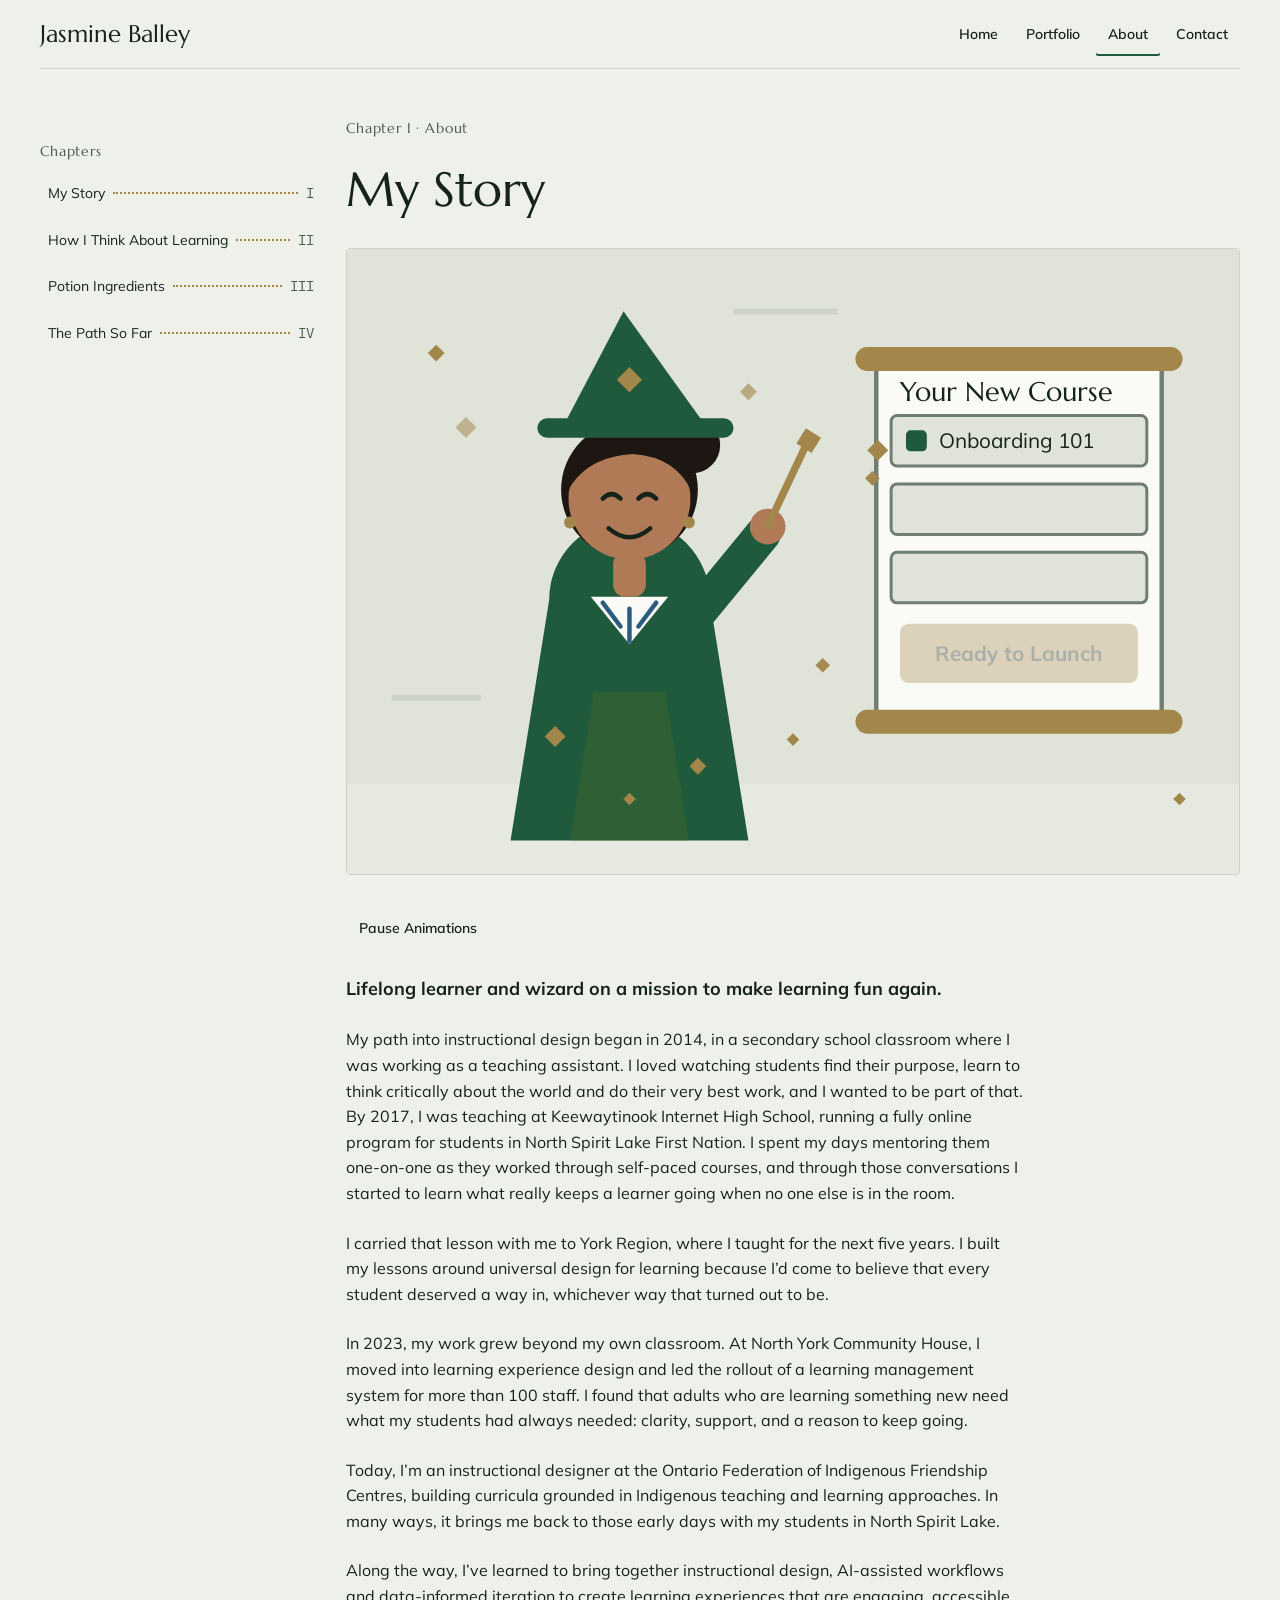
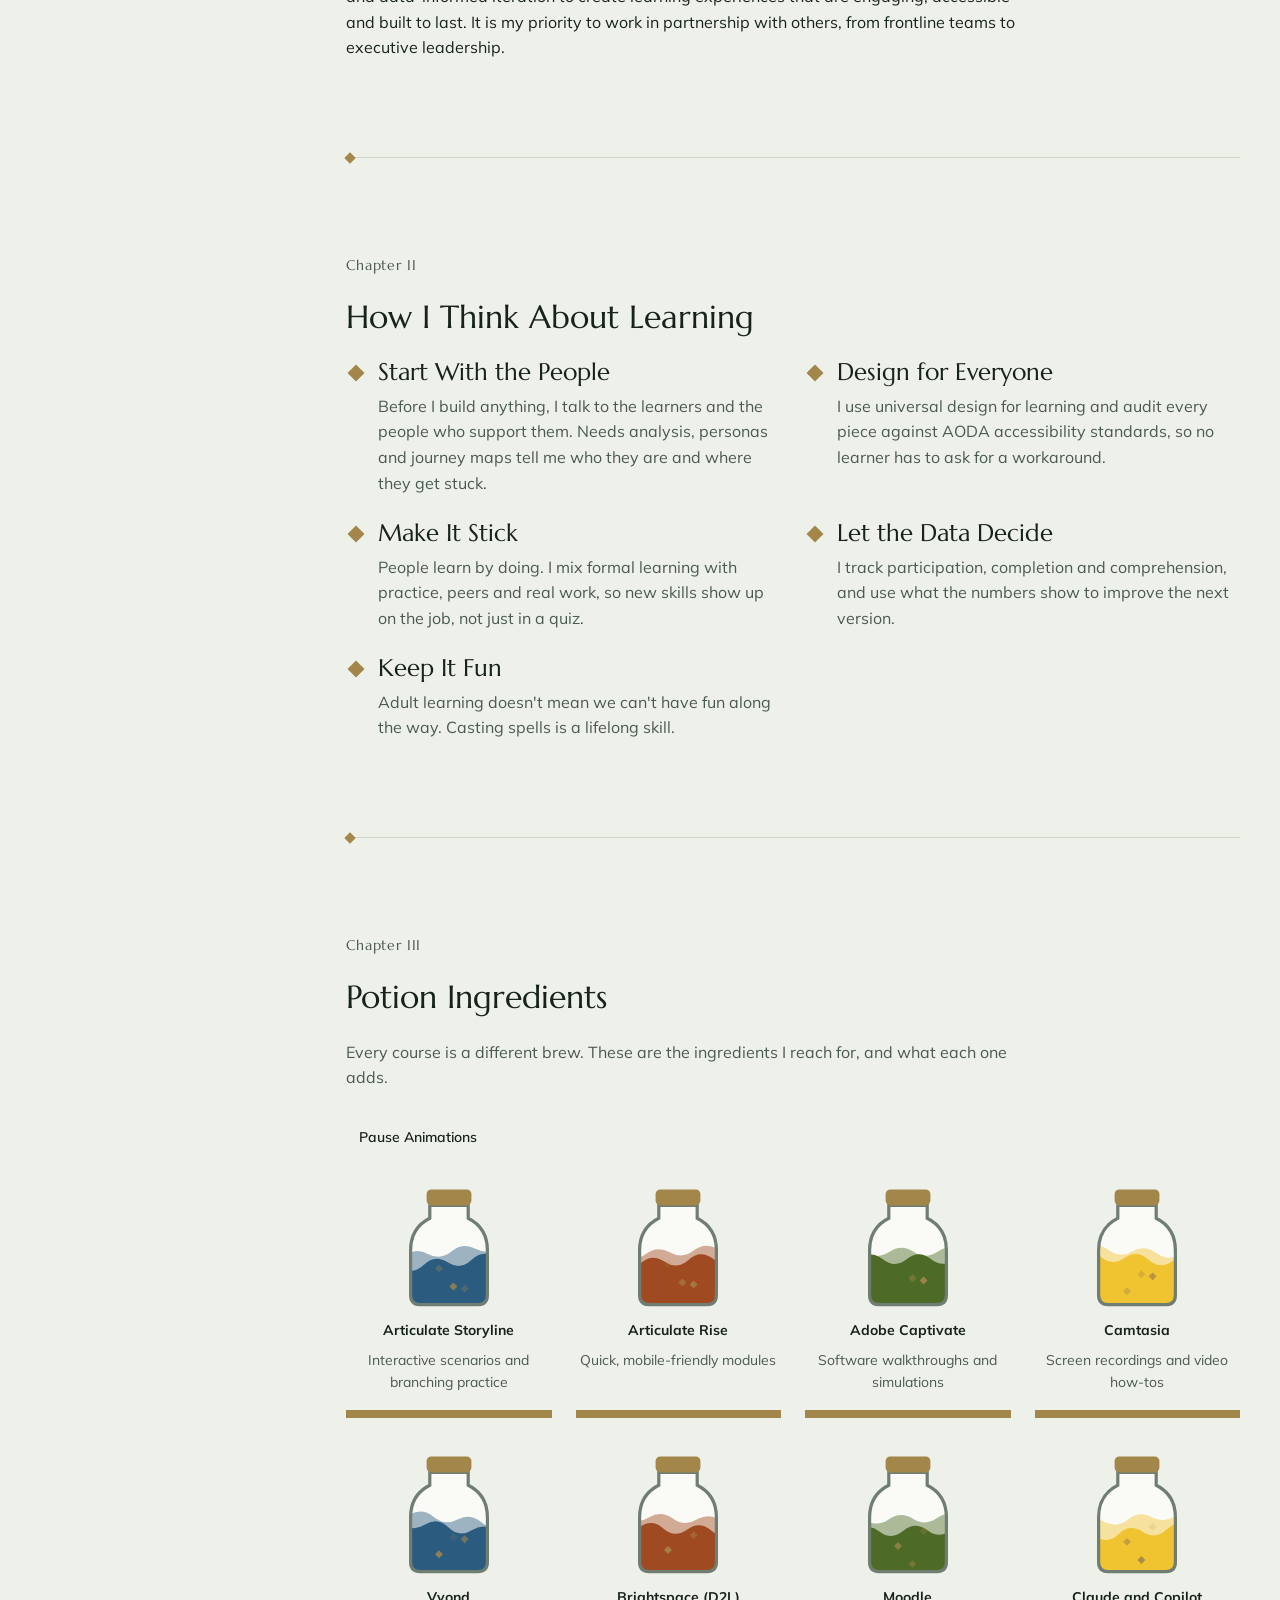
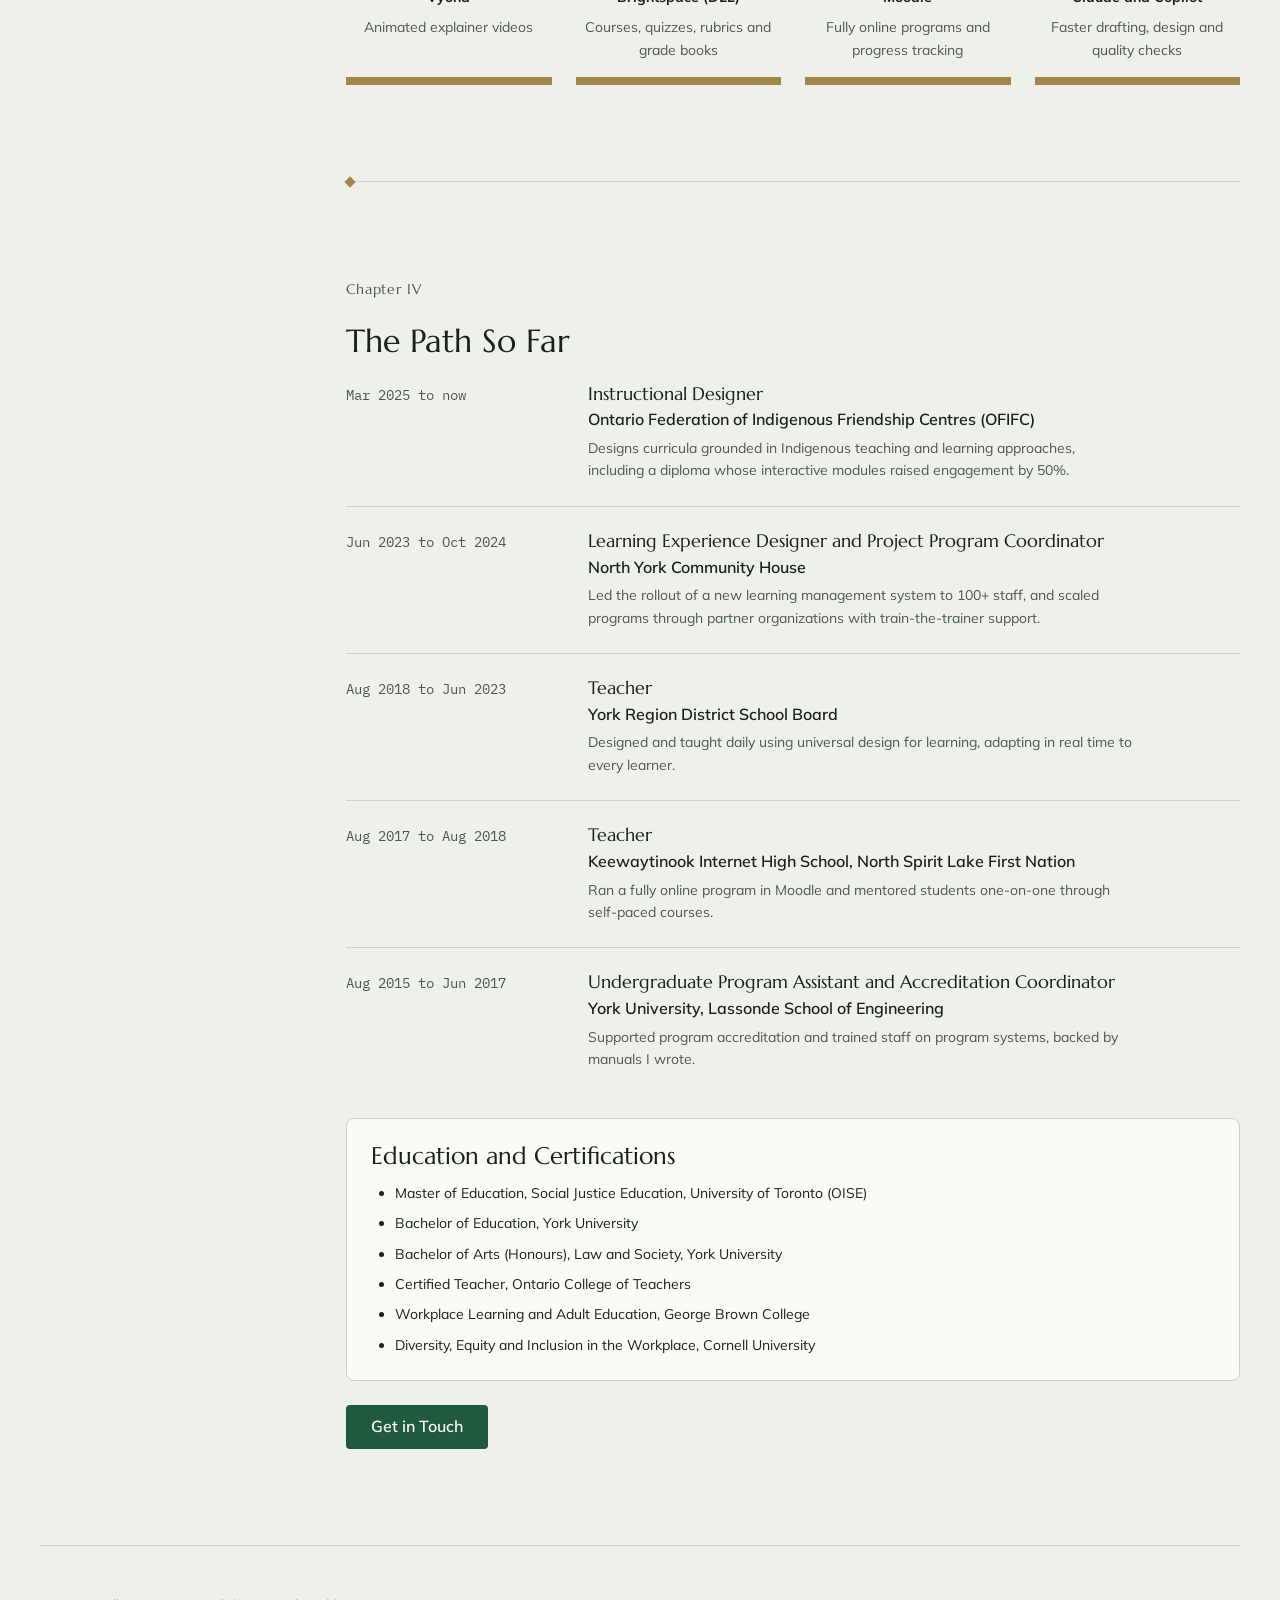
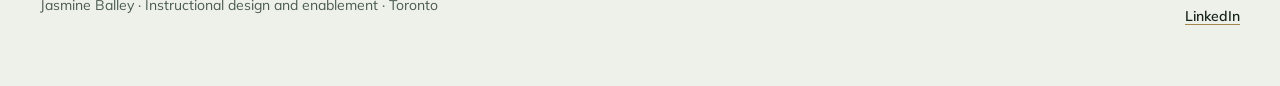
==== about.html @ 53a8314f "Add portfolio website for jasmineballey.com Home, Portfolio, About, sample course (six modules) and " ====
<!doctype html>
<html lang="en">
<head>
<meta charset="utf-8">
<meta name="viewport" content="width=device-width, initial-scale=1, viewport-fit=cover">
<title>About | Jasmine Balley</title>
<meta name="description" content="Jasmine Balley's path from the classroom to instructional design, how she thinks about learning, and the tools she uses.">
<link rel="preconnect" href="https://fonts.googleapis.com">
<link rel="preconnect" href="https://fonts.gstatic.com" crossorigin>
<link rel="stylesheet" href="https://fonts.googleapis.com/css2?family=Marcellus&family=Mulish:wght@400;600;700&family=IBM+Plex+Mono:wght@400;500&display=swap">
<link rel="stylesheet" href="tokens.css">
<link rel="stylesheet" href="site.css">
<link rel="stylesheet" href="about.css">
</head>
<body>
<div class="site">
  <div class="wf"><div class="wf-inner">
<header class="site-header">
  <a class="brand" href="index.html">Jasmine Balley</a>
  <nav class="site-nav" aria-label="Main">
    <ul>
      <li><a class="nav-link" href="index.html">Home</a></li>
      <li><a class="nav-link" href="portfolio.html">Portfolio</a></li>
      <li><a class="nav-link" href="about.html" aria-current="page">About</a></li>
      <li><a class="nav-link" href="index.html#c-5">Contact</a></li>
    </ul>
  </nav>
</header>

    <div class="g12">
      <aside class="md-4 lg-3">
        <nav class="toc" aria-label="Chapters">
          <p class="eyebrow">Chapters</p>
          <ol>
            <li><a href="#a-1"><span class="title">My Story</span><span class="num">I</span></a></li>
            <li><a href="#a-2"><span class="title">How I Think About Learning</span><span class="num">II</span></a></li>
            <li><a href="#a-3"><span class="title">Potion Ingredients</span><span class="num">III</span></a></li>
            <li><a href="#a-4"><span class="title">The Path So Far</span><span class="num">IV</span></a></li>
          </ol>
        </nav>
      </aside>

      <main class="md-8 lg-9">
        <section class="chapter" id="a-1" aria-labelledby="a-1-h">
          <p class="eyebrow">Chapter I · About</p>
          <h1 class="page-title" id="a-1-h">My Story</h1>
          <svg class="ill wz" viewBox="0 0 600 420" role="img" aria-labelledby="about-wz-t">
  <title id="about-wz-t">Animated illustration: Jasmine as a wizard, in a pointed hat and a green robe over a striped shirt, casts three spells with her wand. Each spell sends sparkles to a scroll titled Your New Course, and a module appears: Onboarding 101, then Salesforce 101, then Marathon Training. The course is then ready to launch.</title>
  <rect class="f-wall" width="600" height="420"/>
  <rect class="f-floor" y="360" width="600" height="60"/>
  <rect class="f-subtle" x="30" y="300" width="60" height="4"/><rect class="f-subtle" x="260" y="40" width="70" height="4"/>
  <rect class="f-gold" x="56" y="66" width="8" height="8" transform="rotate(45 60 70)"/><rect class="f-gold" x="557" y="367" width="6" height="6" transform="rotate(45 560 370)"/><rect class="f-gold" x="297" y="327" width="6" height="6" transform="rotate(45 300 330)"/>
  <g><animate attributeName="opacity" values="1;0.35;1" dur="6s" begin="0.0s" repeatCount="indefinite"/><rect class="f-gold" x="75" y="115" width="10" height="10" transform="rotate(45 80 120)"/></g><g><animate attributeName="opacity" values="1;0.35;1" dur="6s" begin="-2.0s" repeatCount="indefinite"/><rect class="f-gold" x="266" y="92" width="8" height="8" transform="rotate(45 270 96)"/></g><g><animate attributeName="opacity" values="1;0.35;1" dur="6s" begin="-4.0s" repeatCount="indefinite"/><rect class="f-gold" x="316.5" y="276.5" width="7" height="7" transform="rotate(45 320 280)"/></g>
  <rect class="f-surface s-line" x="356" y="78" width="192" height="236" stroke-width="3"/>
  <rect class="f-gold" x="342" y="66" width="220" height="16" rx="8"/>
  <rect class="f-gold" x="342" y="310" width="220" height="16" rx="8"/>
  <text class="wz-scroll-title" x="372" y="102">Your New Course</text>
  <rect class="f-wall s-line" x="366" y="112" width="172" height="34" rx="4" stroke-width="2"/><g opacity="0"><animate attributeName="opacity" values="0;0;1;1;0;0" keyTimes="0.0000;0.1556;0.1889;0.9111;0.9667;1.0000" dur="9s" repeatCount="indefinite"/><animateTransform attributeName="transform" type="translate" values="-10 0;-10 0;0 0;0 0" keyTimes="0.0000;0.1556;0.1889;1.0000" dur="9s" repeatCount="indefinite"/><rect class="f-accent" x="376" y="122" width="14" height="14" rx="3"/><text class="wz-mod-label" x="398" y="134">Onboarding 101</text></g><rect class="f-wall s-line" x="366" y="158" width="172" height="34" rx="4" stroke-width="2"/><g opacity="0"><animate attributeName="opacity" values="0;0;1;1;0;0" keyTimes="0.0000;0.3778;0.4111;0.9111;0.9667;1.0000" dur="9s" repeatCount="indefinite"/><animateTransform attributeName="transform" type="translate" values="-10 0;-10 0;0 0;0 0" keyTimes="0.0000;0.3778;0.4111;1.0000" dur="9s" repeatCount="indefinite"/><rect class="f-accent" x="376" y="168" width="14" height="14" rx="3"/><text class="wz-mod-label" x="398" y="180">Salesforce 101</text></g><rect class="f-wall s-line" x="366" y="204" width="172" height="34" rx="4" stroke-width="2"/><g opacity="0"><animate attributeName="opacity" values="0;0;1;1;0;0" keyTimes="0.0000;0.6000;0.6333;0.9111;0.9667;1.0000" dur="9s" repeatCount="indefinite"/><animateTransform attributeName="transform" type="translate" values="-10 0;-10 0;0 0;0 0" keyTimes="0.0000;0.6000;0.6333;1.0000" dur="9s" repeatCount="indefinite"/><rect class="f-accent" x="376" y="214" width="14" height="14" rx="3"/><text class="wz-mod-label" x="398" y="226">Marathon Training</text></g>
  <g opacity="0.35"><animate attributeName="opacity" values="0.35;0.35;1;1;0.35;0.35" keyTimes="0.0000;0.6222;0.6667;0.9111;0.9667;1.0000" dur="9s" repeatCount="indefinite"/>
    <rect class="f-gold" x="372" y="252" width="160" height="40" rx="6"/>
    <text class="wz-scroll-cta" x="452" y="277" text-anchor="middle">Ready to Launch</text>
  </g>
  <g>
  <animateTransform attributeName="transform" type="translate" values="0 0;0 -4;0 0" dur="3s" repeatCount="indefinite" calcMode="spline" keySplines="0.4 0 0.6 1;0.4 0 0.6 1"/>
  <path class="f-accent" d="M110 400 L136 238 a54 54 0 0 1 108 0 L270 400 Z"/>
  <path class="f-mentorship" d="M150 400 L166 300 L214 300 L230 400 Z" opacity="0.35"/>
  <rect class="f-gold" x="135" y="325" width="10" height="10" transform="rotate(45 140 330)"/><rect class="f-gold" x="232" y="346" width="8" height="8" transform="rotate(45 236 350)"/><rect class="f-gold" x="187" y="369" width="6" height="6" transform="rotate(45 190 372)"/>
  <path class="f-surface" d="M164 236 L190 268 L216 236 Z"/>
  <path class="s-clarity" d="M172 240 L184 256 M190 244 V266 M208 240 L196 256" stroke-width="3" stroke-linecap="round"/>
  <rect class="f-skin" x="179" y="206" width="22" height="30" rx="8"/>
  <circle class="f-hair" cx="232" cy="134" r="19"/>
  <circle class="f-hair" cx="190" cy="164" r="46"/>
  <circle class="f-skin" cx="190" cy="170" r="41"/>
  <path class="f-hair" d="M148 166 Q150 124 190 122 Q230 124 232 166 Q222 142 192 140 Q160 142 148 166 Z"/>
  <path class="s-ink" d="M172 170 q6 -6 12 0 M196 170 q6 -6 12 0" stroke-width="3" stroke-linecap="round"/>
  <path class="s-ink" d="M176 190 q14 12 28 0" stroke-width="3" stroke-linecap="round"/>
  <circle class="f-gold" cx="150" cy="186" r="4"/><circle class="f-gold" cx="230" cy="186" r="4"/>
  <path class="f-accent" d="M144 124 L186 44 L242 122 Z"/><rect class="f-accent" x="128" y="116" width="132" height="13" rx="6.5"/>
  <rect class="f-gold" x="184" y="84" width="12" height="12" transform="rotate(45 190 90)"/>
  <g>
    <animateTransform attributeName="transform" type="rotate" values="0 232 252;-18 232 252;12 232 252;0 232 252;0 232 252;-18 232 252;12 232 252;0 232 252;0 232 252;-18 232 252;12 232 252;0 232 252;0 232 252" keyTimes="0.0000;0.0556;0.0944;0.1556;0.2222;0.2778;0.3167;0.3778;0.4444;0.5000;0.5389;0.6000;1.0000" dur="9s" repeatCount="indefinite" calcMode="spline" keySplines="0.4 0 0.2 1;0.4 0 0.2 1;0.4 0 0.2 1;0.4 0 0.2 1;0.4 0 0.2 1;0.4 0 0.2 1;0.4 0 0.2 1;0.4 0 0.2 1;0.4 0 0.2 1;0.4 0 0.2 1;0.4 0 0.2 1;0.4 0 0.2 1"/>
    <path class="s-accent" d="M232 252 L292 206" stroke-width="24" stroke-linecap="round"/>
    <circle class="f-skin" cx="296" cy="202" r="12"/>
    <path class="s-gold" d="M296 202 L334 154" stroke-width="5" stroke-linecap="round"/>
    <rect class="f-gold" x="330" y="146" width="12" height="12" transform="rotate(45 336 152)"/>
  </g>
  </g>
  <g opacity="0"><animate attributeName="opacity" values="0;0;1;1;0;0" keyTimes="0.0000;0.0889;0.1000;0.1444;0.1556;1.0000" dur="9s" repeatCount="indefinite"/><animateTransform attributeName="transform" type="translate" values="0 0;0 0;18 -53.5;36 -39;36 -39" keyTimes="0.0000;0.0889;0.1222;0.1556;1.0000" dur="9s" repeatCount="indefinite"/><rect class="f-gold" x="341" y="163" width="10" height="10" transform="rotate(45 346 168)"/></g><g opacity="0"><animate attributeName="opacity" values="0;0;1;1;0;0" keyTimes="0.0000;0.0956;0.1067;0.1511;0.1622;1.0000" dur="9s" repeatCount="indefinite"/><animateTransform attributeName="transform" type="translate" values="0 0;0 0;18 -33.5;36 -39;36 -39" keyTimes="0.0000;0.0956;0.1289;0.1622;1.0000" dur="9s" repeatCount="indefinite"/><rect class="f-gold" x="342.5" y="164.5" width="7" height="7" transform="rotate(45 346 168)"/></g><g opacity="0"><animate attributeName="opacity" values="0;0;1;1;0;0" keyTimes="0.0000;0.1022;0.1133;0.1578;0.1689;1.0000" dur="9s" repeatCount="indefinite"/><animateTransform attributeName="transform" type="translate" values="0 0;0 0;18 -13.5;36 -39;36 -39" keyTimes="0.0000;0.1022;0.1356;0.1689;1.0000" dur="9s" repeatCount="indefinite"/><rect class="f-gold" x="342" y="164" width="8" height="8" transform="rotate(45 346 168)"/></g><g opacity="0"><animate attributeName="opacity" values="0;0;1;1;0;0" keyTimes="0.0000;0.3111;0.3222;0.3667;0.3778;1.0000" dur="9s" repeatCount="indefinite"/><animateTransform attributeName="transform" type="translate" values="0 0;0 0;18 -30.5;36 7;36 7" keyTimes="0.0000;0.3111;0.3444;0.3778;1.0000" dur="9s" repeatCount="indefinite"/><rect class="f-gold" x="341" y="163" width="10" height="10" transform="rotate(45 346 168)"/></g><g opacity="0"><animate attributeName="opacity" values="0;0;1;1;0;0" keyTimes="0.0000;0.3178;0.3289;0.3733;0.3844;1.0000" dur="9s" repeatCount="indefinite"/><animateTransform attributeName="transform" type="translate" values="0 0;0 0;18 -10.5;36 7;36 7" keyTimes="0.0000;0.3178;0.3511;0.3844;1.0000" dur="9s" repeatCount="indefinite"/><rect class="f-gold" x="342.5" y="164.5" width="7" height="7" transform="rotate(45 346 168)"/></g><g opacity="0"><animate attributeName="opacity" values="0;0;1;1;0;0" keyTimes="0.0000;0.3244;0.3356;0.3800;0.3911;1.0000" dur="9s" repeatCount="indefinite"/><animateTransform attributeName="transform" type="translate" values="0 0;0 0;18 9.5;36 7;36 7" keyTimes="0.0000;0.3244;0.3578;0.3911;1.0000" dur="9s" repeatCount="indefinite"/><rect class="f-gold" x="342" y="164" width="8" height="8" transform="rotate(45 346 168)"/></g><g opacity="0"><animate attributeName="opacity" values="0;0;1;1;0;0" keyTimes="0.0000;0.5333;0.5444;0.5889;0.6000;1.0000" dur="9s" repeatCount="indefinite"/><animateTransform attributeName="transform" type="translate" values="0 0;0 0;18 -7.5;36 53;36 53" keyTimes="0.0000;0.5333;0.5667;0.6000;1.0000" dur="9s" repeatCount="indefinite"/><rect class="f-gold" x="341" y="163" width="10" height="10" transform="rotate(45 346 168)"/></g><g opacity="0"><animate attributeName="opacity" values="0;0;1;1;0;0" keyTimes="0.0000;0.5400;0.5511;0.5956;0.6067;1.0000" dur="9s" repeatCount="indefinite"/><animateTransform attributeName="transform" type="translate" values="0 0;0 0;18 12.5;36 53;36 53" keyTimes="0.0000;0.5400;0.5733;0.6067;1.0000" dur="9s" repeatCount="indefinite"/><rect class="f-gold" x="342.5" y="164.5" width="7" height="7" transform="rotate(45 346 168)"/></g><g opacity="0"><animate attributeName="opacity" values="0;0;1;1;0;0" keyTimes="0.0000;0.5467;0.5578;0.6022;0.6133;1.0000" dur="9s" repeatCount="indefinite"/><animateTransform attributeName="transform" type="translate" values="0 0;0 0;18 32.5;36 53;36 53" keyTimes="0.0000;0.5467;0.5800;0.6133;1.0000" dur="9s" repeatCount="indefinite"/><rect class="f-gold" x="342" y="164" width="8" height="8" transform="rotate(45 346 168)"/></g>
</svg>
          <div class="btn-row"><button class="btn btn-ghost btn-sm anim-toggle" type="button" aria-pressed="false">Pause Animations</button></div>
          <p class="lead lead-strong">Lifelong learner and wizard on a mission to make learning fun again.</p>
          <p>My path into instructional design began in 2014, in a secondary school classroom where I was working as a teaching assistant. I loved watching students find their purpose, learn to think critically about the world and do their very best work, and I wanted to be part of that. By 2017, I was teaching at Keewaytinook Internet High School, running a fully online program for students in North Spirit Lake First Nation. I spent my days mentoring them one-on-one as they worked through self-paced courses, and through those conversations I started to learn what really keeps a learner going when no one else is in the room.</p>
          <p>I carried that lesson with me to York Region, where I taught for the next five years. I built my lessons around universal design for learning because I’d come to believe that every student deserved a way in, whichever way that turned out to be.</p>
          <p>In 2023, my work grew beyond my own classroom. At North York Community House, I moved into learning experience design and led the rollout of a learning management system for more than 100 staff. I found that adults who are learning something new need what my students had always needed: clarity, support, and a reason to keep going.</p>
          <p>Today, I’m an instructional designer at the Ontario Federation of Indigenous Friendship Centres, building curricula grounded in Indigenous teaching and learning approaches. In many ways, it brings me back to those early days with my students in North Spirit Lake.</p>
          <p>Along the way, I’ve learned to bring together instructional design, AI-assisted workflows and data-informed iteration to create learning experiences that are engaging, accessible and built to last. It is my priority to work in partnership with others, from frontline teams to executive leadership.</p>
        </section>

        <section class="chapter" id="a-2" aria-labelledby="a-2-h">
          <p class="eyebrow">Chapter II</p>
          <div class="title-row"><h2 class="chapter-title" id="a-2-h">How I Think About Learning</h2></div>
          <ul class="principles">
          <li><h3>Start With the People</h3><p class="muted">Before I build anything, I talk to the learners and the people who support them. Needs analysis, personas and journey maps tell me who they are and where they get stuck.</p></li>
          <li><h3>Design for Everyone</h3><p class="muted">I use universal design for learning and audit every piece against AODA accessibility standards, so no learner has to ask for a workaround.</p></li>
          <li><h3>Make It Stick</h3><p class="muted">People learn by doing. I mix formal learning with practice, peers and real work, so new skills show up on the job, not just in a quiz.</p></li>
          <li><h3>Let the Data Decide</h3><p class="muted">I track participation, completion and comprehension, and use what the numbers show to improve the next version.</p></li>
          <li><h3>Keep It Fun</h3><p class="muted">Adult learning doesn't mean we can't have fun along the way. Casting spells is a lifelong skill.</p></li>
          </ul>
        </section>

        <section class="chapter" id="a-3" aria-labelledby="a-3-h">
          <p class="eyebrow">Chapter III</p>
          <h2 class="chapter-title" id="a-3-h">Potion Ingredients</h2>
          <p class="muted">Every course is a different brew. These are the ingredients I reach for, and what each one adds.</p>
          <div class="btn-row"><button class="btn btn-ghost btn-sm anim-toggle" type="button" aria-pressed="false">Pause Animations</button></div>
          <ul class="shelf">
          <li class="jar house-clarity">
            <svg class="jar-svg" viewBox="0 0 60 80" aria-hidden="true">
              <defs><clipPath id="jar-clip-0"><path d="M18 14 h24 v8 q12 6 12 20 v28 q0 6 -6 6 h-36 q-6 0 -6 -6 v-28 q0 -14 12 -20 Z"/></clipPath></defs>
              <path class="jar-glass" d="M18 14 h24 v8 q12 6 12 20 v28 q0 6 -6 6 h-36 q-6 0 -6 -6 v-28 q0 -14 12 -20 Z"/>
              <g clip-path="url(#jar-clip-0)">
                <g>
                  <animateTransform attributeName="transform" type="rotate" values="7 30 60;-7 30 60;7 30 60" dur="4.8s" begin="-0.00s" repeatCount="indefinite"/>
                  <path class="jar-liq jar-liq-back" d="M-60 43 q7.5 -5 15 0 t15 0 t15 0 t15 0 t15 0 t15 0 t15 0 t15 0 t15 0 t15 0 t15 0 t15 0 V82 H-60 Z"><animateTransform attributeName="transform" type="translate" values="-30 0;0 0" dur="2s" begin="-0.00s" repeatCount="indefinite"/></path>
                  <g><animateTransform attributeName="transform" type="translate" values="0 0;0 5;0 0" dur="3s" begin="-0.00s" repeatCount="indefinite"/>
                    <path class="jar-liq jar-liq-front" d="M-60 47 q7.5 -6 15 0 t15 0 t15 0 t15 0 t15 0 t15 0 t15 0 t15 0 t15 0 t15 0 t15 0 t15 0 V82 H-60 Z"><animateTransform attributeName="transform" type="translate" values="0 0;-30 0" dur="1.5s" begin="-0.00s" repeatCount="indefinite"/></path>
                  </g>
                </g>
                <g opacity="0"><animate attributeName="opacity" values="0;1;0" keyTimes="0;0.25;1" dur="3s" begin="0.00s" repeatCount="indefinite"/><animateTransform attributeName="transform" type="translate" values="0 0;0 -22" dur="3s" begin="0.00s" repeatCount="indefinite"/><rect class="jar-spark" x="22" y="68" width="3.5" height="3.5" transform="rotate(45 23.75 69.75)"/></g><g opacity="0"><animate attributeName="opacity" values="0;1;0" keyTimes="0;0.25;1" dur="3s" begin="1.00s" repeatCount="indefinite"/><animateTransform attributeName="transform" type="translate" values="0 0;0 -22" dur="3s" begin="1.00s" repeatCount="indefinite"/><rect class="jar-spark" x="31" y="72" width="3.5" height="3.5" transform="rotate(45 32.75 73.75)"/></g><g opacity="0"><animate attributeName="opacity" values="0;1;0" keyTimes="0;0.25;1" dur="3s" begin="2.00s" repeatCount="indefinite"/><animateTransform attributeName="transform" type="translate" values="0 0;0 -22" dur="3s" begin="2.00s" repeatCount="indefinite"/><rect class="jar-spark" x="38" y="66" width="3.5" height="3.5" transform="rotate(45 39.75 67.75)"/></g>
              </g>
              <path class="jar-glass-line" d="M18 14 h24 v8 q12 6 12 20 v28 q0 6 -6 6 h-36 q-6 0 -6 -6 v-28 q0 -14 12 -20 Z"/>
              <rect class="jar-lid" x="16" y="4" width="28" height="10" rx="3"/>
            </svg>
            <p class="jar-name">Articulate Storyline</p>
            <p class="jar-line">Interactive scenarios and branching practice</p>
          </li>
          <li class="jar house-change">
            <svg class="jar-svg" viewBox="0 0 60 80" aria-hidden="true">
              <defs><clipPath id="jar-clip-1"><path d="M18 14 h24 v8 q12 6 12 20 v28 q0 6 -6 6 h-36 q-6 0 -6 -6 v-28 q0 -14 12 -20 Z"/></clipPath></defs>
              <path class="jar-glass" d="M18 14 h24 v8 q12 6 12 20 v28 q0 6 -6 6 h-36 q-6 0 -6 -6 v-28 q0 -14 12 -20 Z"/>
              <g clip-path="url(#jar-clip-1)">
                <g>
                  <animateTransform attributeName="transform" type="rotate" values="7 30 60;-7 30 60;7 30 60" dur="4.8s" begin="-0.67s" repeatCount="indefinite"/>
                  <path class="jar-liq jar-liq-back" d="M-60 43 q7.5 -5 15 0 t15 0 t15 0 t15 0 t15 0 t15 0 t15 0 t15 0 t15 0 t15 0 t15 0 t15 0 V82 H-60 Z"><animateTransform attributeName="transform" type="translate" values="-30 0;0 0" dur="2s" begin="-0.50s" repeatCount="indefinite"/></path>
                  <g><animateTransform attributeName="transform" type="translate" values="0 0;0 5;0 0" dur="3s" begin="-0.30s" repeatCount="indefinite"/>
                    <path class="jar-liq jar-liq-front" d="M-60 47 q7.5 -6 15 0 t15 0 t15 0 t15 0 t15 0 t15 0 t15 0 t15 0 t15 0 t15 0 t15 0 t15 0 V82 H-60 Z"><animateTransform attributeName="transform" type="translate" values="0 0;-30 0" dur="1.5s" begin="-0.40s" repeatCount="indefinite"/></path>
                  </g>
                </g>
                <g opacity="0"><animate attributeName="opacity" values="0;1;0" keyTimes="0;0.25;1" dur="3s" begin="-0.35s" repeatCount="indefinite"/><animateTransform attributeName="transform" type="translate" values="0 0;0 -22" dur="3s" begin="-0.35s" repeatCount="indefinite"/><rect class="jar-spark" x="22" y="68" width="3.5" height="3.5" transform="rotate(45 23.75 69.75)"/></g><g opacity="0"><animate attributeName="opacity" values="0;1;0" keyTimes="0;0.25;1" dur="3s" begin="0.65s" repeatCount="indefinite"/><animateTransform attributeName="transform" type="translate" values="0 0;0 -22" dur="3s" begin="0.65s" repeatCount="indefinite"/><rect class="jar-spark" x="31" y="72" width="3.5" height="3.5" transform="rotate(45 32.75 73.75)"/></g><g opacity="0"><animate attributeName="opacity" values="0;1;0" keyTimes="0;0.25;1" dur="3s" begin="1.65s" repeatCount="indefinite"/><animateTransform attributeName="transform" type="translate" values="0 0;0 -22" dur="3s" begin="1.65s" repeatCount="indefinite"/><rect class="jar-spark" x="38" y="66" width="3.5" height="3.5" transform="rotate(45 39.75 67.75)"/></g>
              </g>
              <path class="jar-glass-line" d="M18 14 h24 v8 q12 6 12 20 v28 q0 6 -6 6 h-36 q-6 0 -6 -6 v-28 q0 -14 12 -20 Z"/>
              <rect class="jar-lid" x="16" y="4" width="28" height="10" rx="3"/>
            </svg>
            <p class="jar-name">Articulate Rise</p>
            <p class="jar-line">Quick, mobile-friendly modules</p>
          </li>
          <li class="jar house-mentorship">
            <svg class="jar-svg" viewBox="0 0 60 80" aria-hidden="true">
              <defs><clipPath id="jar-clip-2"><path d="M18 14 h24 v8 q12 6 12 20 v28 q0 6 -6 6 h-36 q-6 0 -6 -6 v-28 q0 -14 12 -20 Z"/></clipPath></defs>
              <path class="jar-glass" d="M18 14 h24 v8 q12 6 12 20 v28 q0 6 -6 6 h-36 q-6 0 -6 -6 v-28 q0 -14 12 -20 Z"/>
              <g clip-path="url(#jar-clip-2)">
                <g>
                  <animateTransform attributeName="transform" type="rotate" values="7 30 60;-7 30 60;7 30 60" dur="4.8s" begin="-1.33s" repeatCount="indefinite"/>
                  <path class="jar-liq jar-liq-back" d="M-60 43 q7.5 -5 15 0 t15 0 t15 0 t15 0 t15 0 t15 0 t15 0 t15 0 t15 0 t15 0 t15 0 t15 0 V82 H-60 Z"><animateTransform attributeName="transform" type="translate" values="-30 0;0 0" dur="2s" begin="-1.00s" repeatCount="indefinite"/></path>
                  <g><animateTransform attributeName="transform" type="translate" values="0 0;0 5;0 0" dur="3s" begin="-0.60s" repeatCount="indefinite"/>
                    <path class="jar-liq jar-liq-front" d="M-60 47 q7.5 -6 15 0 t15 0 t15 0 t15 0 t15 0 t15 0 t15 0 t15 0 t15 0 t15 0 t15 0 t15 0 V82 H-60 Z"><animateTransform attributeName="transform" type="translate" values="0 0;-30 0" dur="1.5s" begin="-0.80s" repeatCount="indefinite"/></path>
                  </g>
                </g>
                <g opacity="0"><animate attributeName="opacity" values="0;1;0" keyTimes="0;0.25;1" dur="3s" begin="-0.70s" repeatCount="indefinite"/><animateTransform attributeName="transform" type="translate" values="0 0;0 -22" dur="3s" begin="-0.70s" repeatCount="indefinite"/><rect class="jar-spark" x="22" y="68" width="3.5" height="3.5" transform="rotate(45 23.75 69.75)"/></g><g opacity="0"><animate attributeName="opacity" values="0;1;0" keyTimes="0;0.25;1" dur="3s" begin="0.30s" repeatCount="indefinite"/><animateTransform attributeName="transform" type="translate" values="0 0;0 -22" dur="3s" begin="0.30s" repeatCount="indefinite"/><rect class="jar-spark" x="31" y="72" width="3.5" height="3.5" transform="rotate(45 32.75 73.75)"/></g><g opacity="0"><animate attributeName="opacity" values="0;1;0" keyTimes="0;0.25;1" dur="3s" begin="1.30s" repeatCount="indefinite"/><animateTransform attributeName="transform" type="translate" values="0 0;0 -22" dur="3s" begin="1.30s" repeatCount="indefinite"/><rect class="jar-spark" x="38" y="66" width="3.5" height="3.5" transform="rotate(45 39.75 67.75)"/></g>
              </g>
              <path class="jar-glass-line" d="M18 14 h24 v8 q12 6 12 20 v28 q0 6 -6 6 h-36 q-6 0 -6 -6 v-28 q0 -14 12 -20 Z"/>
              <rect class="jar-lid" x="16" y="4" width="28" height="10" rx="3"/>
            </svg>
            <p class="jar-name">Adobe Captivate</p>
            <p class="jar-line">Software walkthroughs and simulations</p>
          </li>
          <li class="jar house-evidence">
            <svg class="jar-svg" viewBox="0 0 60 80" aria-hidden="true">
              <defs><clipPath id="jar-clip-3"><path d="M18 14 h24 v8 q12 6 12 20 v28 q0 6 -6 6 h-36 q-6 0 -6 -6 v-28 q0 -14 12 -20 Z"/></clipPath></defs>
              <path class="jar-glass" d="M18 14 h24 v8 q12 6 12 20 v28 q0 6 -6 6 h-36 q-6 0 -6 -6 v-28 q0 -14 12 -20 Z"/>
              <g clip-path="url(#jar-clip-3)">
                <g>
                  <animateTransform attributeName="transform" type="rotate" values="7 30 60;-7 30 60;7 30 60" dur="4.8s" begin="-2.00s" repeatCount="indefinite"/>
                  <path class="jar-liq jar-liq-back" d="M-60 43 q7.5 -5 15 0 t15 0 t15 0 t15 0 t15 0 t15 0 t15 0 t15 0 t15 0 t15 0 t15 0 t15 0 V82 H-60 Z"><animateTransform attributeName="transform" type="translate" values="-30 0;0 0" dur="2s" begin="-1.50s" repeatCount="indefinite"/></path>
                  <g><animateTransform attributeName="transform" type="translate" values="0 0;0 5;0 0" dur="3s" begin="-0.90s" repeatCount="indefinite"/>
                    <path class="jar-liq jar-liq-front" d="M-60 47 q7.5 -6 15 0 t15 0 t15 0 t15 0 t15 0 t15 0 t15 0 t15 0 t15 0 t15 0 t15 0 t15 0 V82 H-60 Z"><animateTransform attributeName="transform" type="translate" values="0 0;-30 0" dur="1.5s" begin="-1.20s" repeatCount="indefinite"/></path>
                  </g>
                </g>
                <g opacity="0"><animate attributeName="opacity" values="0;1;0" keyTimes="0;0.25;1" dur="3s" begin="-1.05s" repeatCount="indefinite"/><animateTransform attributeName="transform" type="translate" values="0 0;0 -22" dur="3s" begin="-1.05s" repeatCount="indefinite"/><rect class="jar-spark" x="22" y="68" width="3.5" height="3.5" transform="rotate(45 23.75 69.75)"/></g><g opacity="0"><animate attributeName="opacity" values="0;1;0" keyTimes="0;0.25;1" dur="3s" begin="-0.05s" repeatCount="indefinite"/><animateTransform attributeName="transform" type="translate" values="0 0;0 -22" dur="3s" begin="-0.05s" repeatCount="indefinite"/><rect class="jar-spark" x="31" y="72" width="3.5" height="3.5" transform="rotate(45 32.75 73.75)"/></g><g opacity="0"><animate attributeName="opacity" values="0;1;0" keyTimes="0;0.25;1" dur="3s" begin="0.95s" repeatCount="indefinite"/><animateTransform attributeName="transform" type="translate" values="0 0;0 -22" dur="3s" begin="0.95s" repeatCount="indefinite"/><rect class="jar-spark" x="38" y="66" width="3.5" height="3.5" transform="rotate(45 39.75 67.75)"/></g>
              </g>
              <path class="jar-glass-line" d="M18 14 h24 v8 q12 6 12 20 v28 q0 6 -6 6 h-36 q-6 0 -6 -6 v-28 q0 -14 12 -20 Z"/>
              <rect class="jar-lid" x="16" y="4" width="28" height="10" rx="3"/>
            </svg>
            <p class="jar-name">Camtasia</p>
            <p class="jar-line">Screen recordings and video how-tos</p>
          </li>
          <li class="jar house-clarity">
            <svg class="jar-svg" viewBox="0 0 60 80" aria-hidden="true">
              <defs><clipPath id="jar-clip-4"><path d="M18 14 h24 v8 q12 6 12 20 v28 q0 6 -6 6 h-36 q-6 0 -6 -6 v-28 q0 -14 12 -20 Z"/></clipPath></defs>
              <path class="jar-glass" d="M18 14 h24 v8 q12 6 12 20 v28 q0 6 -6 6 h-36 q-6 0 -6 -6 v-28 q0 -14 12 -20 Z"/>
              <g clip-path="url(#jar-clip-4)">
                <g>
                  <animateTransform attributeName="transform" type="rotate" values="7 30 60;-7 30 60;7 30 60" dur="4.8s" begin="-2.67s" repeatCount="indefinite"/>
                  <path class="jar-liq jar-liq-back" d="M-60 43 q7.5 -5 15 0 t15 0 t15 0 t15 0 t15 0 t15 0 t15 0 t15 0 t15 0 t15 0 t15 0 t15 0 V82 H-60 Z"><animateTransform attributeName="transform" type="translate" values="-30 0;0 0" dur="2s" begin="-2.00s" repeatCount="indefinite"/></path>
                  <g><animateTransform attributeName="transform" type="translate" values="0 0;0 5;0 0" dur="3s" begin="-1.20s" repeatCount="indefinite"/>
                    <path class="jar-liq jar-liq-front" d="M-60 47 q7.5 -6 15 0 t15 0 t15 0 t15 0 t15 0 t15 0 t15 0 t15 0 t15 0 t15 0 t15 0 t15 0 V82 H-60 Z"><animateTransform attributeName="transform" type="translate" values="0 0;-30 0" dur="1.5s" begin="-1.60s" repeatCount="indefinite"/></path>
                  </g>
                </g>
                <g opacity="0"><animate attributeName="opacity" values="0;1;0" keyTimes="0;0.25;1" dur="3s" begin="-1.40s" repeatCount="indefinite"/><animateTransform attributeName="transform" type="translate" values="0 0;0 -22" dur="3s" begin="-1.40s" repeatCount="indefinite"/><rect class="jar-spark" x="22" y="68" width="3.5" height="3.5" transform="rotate(45 23.75 69.75)"/></g><g opacity="0"><animate attributeName="opacity" values="0;1;0" keyTimes="0;0.25;1" dur="3s" begin="-0.40s" repeatCount="indefinite"/><animateTransform attributeName="transform" type="translate" values="0 0;0 -22" dur="3s" begin="-0.40s" repeatCount="indefinite"/><rect class="jar-spark" x="31" y="72" width="3.5" height="3.5" transform="rotate(45 32.75 73.75)"/></g><g opacity="0"><animate attributeName="opacity" values="0;1;0" keyTimes="0;0.25;1" dur="3s" begin="0.60s" repeatCount="indefinite"/><animateTransform attributeName="transform" type="translate" values="0 0;0 -22" dur="3s" begin="0.60s" repeatCount="indefinite"/><rect class="jar-spark" x="38" y="66" width="3.5" height="3.5" transform="rotate(45 39.75 67.75)"/></g>
              </g>
              <path class="jar-glass-line" d="M18 14 h24 v8 q12 6 12 20 v28 q0 6 -6 6 h-36 q-6 0 -6 -6 v-28 q0 -14 12 -20 Z"/>
              <rect class="jar-lid" x="16" y="4" width="28" height="10" rx="3"/>
            </svg>
            <p class="jar-name">Vyond</p>
            <p class="jar-line">Animated explainer videos</p>
          </li>
          <li class="jar house-change">
            <svg class="jar-svg" viewBox="0 0 60 80" aria-hidden="true">
              <defs><clipPath id="jar-clip-5"><path d="M18 14 h24 v8 q12 6 12 20 v28 q0 6 -6 6 h-36 q-6 0 -6 -6 v-28 q0 -14 12 -20 Z"/></clipPath></defs>
              <path class="jar-glass" d="M18 14 h24 v8 q12 6 12 20 v28 q0 6 -6 6 h-36 q-6 0 -6 -6 v-28 q0 -14 12 -20 Z"/>
              <g clip-path="url(#jar-clip-5)">
                <g>
                  <animateTransform attributeName="transform" type="rotate" values="7 30 60;-7 30 60;7 30 60" dur="4.8s" begin="-3.33s" repeatCount="indefinite"/>
                  <path class="jar-liq jar-liq-back" d="M-60 43 q7.5 -5 15 0 t15 0 t15 0 t15 0 t15 0 t15 0 t15 0 t15 0 t15 0 t15 0 t15 0 t15 0 V82 H-60 Z"><animateTransform attributeName="transform" type="translate" values="-30 0;0 0" dur="2s" begin="-2.50s" repeatCount="indefinite"/></path>
                  <g><animateTransform attributeName="transform" type="translate" values="0 0;0 5;0 0" dur="3s" begin="-1.50s" repeatCount="indefinite"/>
                    <path class="jar-liq jar-liq-front" d="M-60 47 q7.5 -6 15 0 t15 0 t15 0 t15 0 t15 0 t15 0 t15 0 t15 0 t15 0 t15 0 t15 0 t15 0 V82 H-60 Z"><animateTransform attributeName="transform" type="translate" values="0 0;-30 0" dur="1.5s" begin="-2.00s" repeatCount="indefinite"/></path>
                  </g>
                </g>
                <g opacity="0"><animate attributeName="opacity" values="0;1;0" keyTimes="0;0.25;1" dur="3s" begin="-1.75s" repeatCount="indefinite"/><animateTransform attributeName="transform" type="translate" values="0 0;0 -22" dur="3s" begin="-1.75s" repeatCount="indefinite"/><rect class="jar-spark" x="22" y="68" width="3.5" height="3.5" transform="rotate(45 23.75 69.75)"/></g><g opacity="0"><animate attributeName="opacity" values="0;1;0" keyTimes="0;0.25;1" dur="3s" begin="-0.75s" repeatCount="indefinite"/><animateTransform attributeName="transform" type="translate" values="0 0;0 -22" dur="3s" begin="-0.75s" repeatCount="indefinite"/><rect class="jar-spark" x="31" y="72" width="3.5" height="3.5" transform="rotate(45 32.75 73.75)"/></g><g opacity="0"><animate attributeName="opacity" values="0;1;0" keyTimes="0;0.25;1" dur="3s" begin="0.25s" repeatCount="indefinite"/><animateTransform attributeName="transform" type="translate" values="0 0;0 -22" dur="3s" begin="0.25s" repeatCount="indefinite"/><rect class="jar-spark" x="38" y="66" width="3.5" height="3.5" transform="rotate(45 39.75 67.75)"/></g>
              </g>
              <path class="jar-glass-line" d="M18 14 h24 v8 q12 6 12 20 v28 q0 6 -6 6 h-36 q-6 0 -6 -6 v-28 q0 -14 12 -20 Z"/>
              <rect class="jar-lid" x="16" y="4" width="28" height="10" rx="3"/>
            </svg>
            <p class="jar-name">Brightspace (D2L)</p>
            <p class="jar-line">Courses, quizzes, rubrics and grade books</p>
          </li>
          <li class="jar house-mentorship">
            <svg class="jar-svg" viewBox="0 0 60 80" aria-hidden="true">
              <defs><clipPath id="jar-clip-6"><path d="M18 14 h24 v8 q12 6 12 20 v28 q0 6 -6 6 h-36 q-6 0 -6 -6 v-28 q0 -14 12 -20 Z"/></clipPath></defs>
              <path class="jar-glass" d="M18 14 h24 v8 q12 6 12 20 v28 q0 6 -6 6 h-36 q-6 0 -6 -6 v-28 q0 -14 12 -20 Z"/>
              <g clip-path="url(#jar-clip-6)">
                <g>
                  <animateTransform attributeName="transform" type="rotate" values="7 30 60;-7 30 60;7 30 60" dur="4.8s" begin="-4.00s" repeatCount="indefinite"/>
                  <path class="jar-liq jar-liq-back" d="M-60 43 q7.5 -5 15 0 t15 0 t15 0 t15 0 t15 0 t15 0 t15 0 t15 0 t15 0 t15 0 t15 0 t15 0 V82 H-60 Z"><animateTransform attributeName="transform" type="translate" values="-30 0;0 0" dur="2s" begin="-3.00s" repeatCount="indefinite"/></path>
                  <g><animateTransform attributeName="transform" type="translate" values="0 0;0 5;0 0" dur="3s" begin="-1.80s" repeatCount="indefinite"/>
                    <path class="jar-liq jar-liq-front" d="M-60 47 q7.5 -6 15 0 t15 0 t15 0 t15 0 t15 0 t15 0 t15 0 t15 0 t15 0 t15 0 t15 0 t15 0 V82 H-60 Z"><animateTransform attributeName="transform" type="translate" values="0 0;-30 0" dur="1.5s" begin="-2.40s" repeatCount="indefinite"/></path>
                  </g>
                </g>
                <g opacity="0"><animate attributeName="opacity" values="0;1;0" keyTimes="0;0.25;1" dur="3s" begin="-2.10s" repeatCount="indefinite"/><animateTransform attributeName="transform" type="translate" values="0 0;0 -22" dur="3s" begin="-2.10s" repeatCount="indefinite"/><rect class="jar-spark" x="22" y="68" width="3.5" height="3.5" transform="rotate(45 23.75 69.75)"/></g><g opacity="0"><animate attributeName="opacity" values="0;1;0" keyTimes="0;0.25;1" dur="3s" begin="-1.10s" repeatCount="indefinite"/><animateTransform attributeName="transform" type="translate" values="0 0;0 -22" dur="3s" begin="-1.10s" repeatCount="indefinite"/><rect class="jar-spark" x="31" y="72" width="3.5" height="3.5" transform="rotate(45 32.75 73.75)"/></g><g opacity="0"><animate attributeName="opacity" values="0;1;0" keyTimes="0;0.25;1" dur="3s" begin="-0.10s" repeatCount="indefinite"/><animateTransform attributeName="transform" type="translate" values="0 0;0 -22" dur="3s" begin="-0.10s" repeatCount="indefinite"/><rect class="jar-spark" x="38" y="66" width="3.5" height="3.5" transform="rotate(45 39.75 67.75)"/></g>
              </g>
              <path class="jar-glass-line" d="M18 14 h24 v8 q12 6 12 20 v28 q0 6 -6 6 h-36 q-6 0 -6 -6 v-28 q0 -14 12 -20 Z"/>
              <rect class="jar-lid" x="16" y="4" width="28" height="10" rx="3"/>
            </svg>
            <p class="jar-name">Moodle</p>
            <p class="jar-line">Fully online programs and progress tracking</p>
          </li>
          <li class="jar house-evidence">
            <svg class="jar-svg" viewBox="0 0 60 80" aria-hidden="true">
              <defs><clipPath id="jar-clip-7"><path d="M18 14 h24 v8 q12 6 12 20 v28 q0 6 -6 6 h-36 q-6 0 -6 -6 v-28 q0 -14 12 -20 Z"/></clipPath></defs>
              <path class="jar-glass" d="M18 14 h24 v8 q12 6 12 20 v28 q0 6 -6 6 h-36 q-6 0 -6 -6 v-28 q0 -14 12 -20 Z"/>
              <g clip-path="url(#jar-clip-7)">
                <g>
                  <animateTransform attributeName="transform" type="rotate" values="7 30 60;-7 30 60;7 30 60" dur="4.8s" begin="-4.67s" repeatCount="indefinite"/>
                  <path class="jar-liq jar-liq-back" d="M-60 43 q7.5 -5 15 0 t15 0 t15 0 t15 0 t15 0 t15 0 t15 0 t15 0 t15 0 t15 0 t15 0 t15 0 V82 H-60 Z"><animateTransform attributeName="transform" type="translate" values="-30 0;0 0" dur="2s" begin="-3.50s" repeatCount="indefinite"/></path>
                  <g><animateTransform attributeName="transform" type="translate" values="0 0;0 5;0 0" dur="3s" begin="-2.10s" repeatCount="indefinite"/>
                    <path class="jar-liq jar-liq-front" d="M-60 47 q7.5 -6 15 0 t15 0 t15 0 t15 0 t15 0 t15 0 t15 0 t15 0 t15 0 t15 0 t15 0 t15 0 V82 H-60 Z"><animateTransform attributeName="transform" type="translate" values="0 0;-30 0" dur="1.5s" begin="-2.80s" repeatCount="indefinite"/></path>
                  </g>
                </g>
                <g opacity="0"><animate attributeName="opacity" values="0;1;0" keyTimes="0;0.25;1" dur="3s" begin="-2.45s" repeatCount="indefinite"/><animateTransform attributeName="transform" type="translate" values="0 0;0 -22" dur="3s" begin="-2.45s" repeatCount="indefinite"/><rect class="jar-spark" x="22" y="68" width="3.5" height="3.5" transform="rotate(45 23.75 69.75)"/></g><g opacity="0"><animate attributeName="opacity" values="0;1;0" keyTimes="0;0.25;1" dur="3s" begin="-1.45s" repeatCount="indefinite"/><animateTransform attributeName="transform" type="translate" values="0 0;0 -22" dur="3s" begin="-1.45s" repeatCount="indefinite"/><rect class="jar-spark" x="31" y="72" width="3.5" height="3.5" transform="rotate(45 32.75 73.75)"/></g><g opacity="0"><animate attributeName="opacity" values="0;1;0" keyTimes="0;0.25;1" dur="3s" begin="-0.45s" repeatCount="indefinite"/><animateTransform attributeName="transform" type="translate" values="0 0;0 -22" dur="3s" begin="-0.45s" repeatCount="indefinite"/><rect class="jar-spark" x="38" y="66" width="3.5" height="3.5" transform="rotate(45 39.75 67.75)"/></g>
              </g>
              <path class="jar-glass-line" d="M18 14 h24 v8 q12 6 12 20 v28 q0 6 -6 6 h-36 q-6 0 -6 -6 v-28 q0 -14 12 -20 Z"/>
              <rect class="jar-lid" x="16" y="4" width="28" height="10" rx="3"/>
            </svg>
            <p class="jar-name">Claude and Copilot</p>
            <p class="jar-line">Faster drafting, design and quality checks</p>
          </li>
          </ul>
        </section>

        <section class="chapter" id="a-4" aria-labelledby="a-4-h">
          <p class="eyebrow">Chapter IV</p>
          <h2 class="chapter-title" id="a-4-h">The Path So Far</h2>
          <ol class="tl">
          <li class="tl-item">
            <p class="tl-when">Mar 2025 to now</p>
            <div class="tl-body"><h3 class="tl-role">Instructional Designer</h3><p class="tl-org">Ontario Federation of Indigenous Friendship Centres (OFIFC)</p><p class="small muted">Designs curricula grounded in Indigenous teaching and learning approaches, including a diploma whose interactive modules raised engagement by 50%.</p></div>
          </li>
          <li class="tl-item">
            <p class="tl-when">Jun 2023 to Oct 2024</p>
            <div class="tl-body"><h3 class="tl-role">Learning Experience Designer and Project Program Coordinator</h3><p class="tl-org">North York Community House</p><p class="small muted">Led the rollout of a new learning management system to 100+ staff, and scaled programs through partner organizations with train-the-trainer support.</p></div>
          </li>
          <li class="tl-item">
            <p class="tl-when">Aug 2018 to Jun 2023</p>
            <div class="tl-body"><h3 class="tl-role">Teacher</h3><p class="tl-org">York Region District School Board</p><p class="small muted">Designed and taught daily using universal design for learning, adapting in real time to every learner.</p></div>
          </li>
          <li class="tl-item">
            <p class="tl-when">Aug 2017 to Aug 2018</p>
            <div class="tl-body"><h3 class="tl-role">Teacher</h3><p class="tl-org">Keewaytinook Internet High School, North Spirit Lake First Nation</p><p class="small muted">Ran a fully online program in Moodle and mentored students one-on-one through self-paced courses.</p></div>
          </li>
          <li class="tl-item">
            <p class="tl-when">Aug 2015 to Jun 2017</p>
            <div class="tl-body"><h3 class="tl-role">Undergraduate Program Assistant and Accreditation Coordinator</h3><p class="tl-org">York University, Lassonde School of Engineering</p><p class="small muted">Supported program accreditation and trained staff on program systems, backed by manuals I wrote.</p></div>
          </li>
          </ol>
          <div class="creds">
            <h3 class="creds-title">Education and Certifications</h3>
            <ul>
              <li>Master of Education, Social Justice Education, University of Toronto (OISE)</li>
              <li>Bachelor of Education, York University</li>
              <li>Bachelor of Arts (Honours), Law and Society, York University</li>
              <li>Certified Teacher, Ontario College of Teachers</li>
              <li>Workplace Learning and Adult Education, George Brown College</li>
              <li>Diversity, Equity and Inclusion in the Workplace, Cornell University</li>
            </ul>
          </div>
          <div class="btn-row"><a class="btn btn-primary" href="mailto:jasmineballey@live.com?subject=Training%20Project%20Enquiry" aria-label="Get in touch by email">Get in Touch</a></div>
        </section>
      </main>
    </div>

<footer class="site-footer">
  <p>Jasmine Balley · Instructional design and enablement · Toronto</p>
  <ul>
    <li><a class="link link-standalone" href="https://www.linkedin.com/in/jasmine-balley/" target="_blank" rel="noopener">LinkedIn</a></li>
  </ul>
</footer>
  </div></div>
</div>
<script>
(function () {
  var btns = document.querySelectorAll('.anim-toggle');
  var paused = false;
  btns.forEach(function (btn) {
    btn.addEventListener('click', function () {
      paused = !paused;
      document.querySelectorAll('.jar-svg, svg.wz').forEach(function (s) {
        if (paused) { s.pauseAnimations(); } else { s.unpauseAnimations(); }
      });
      btns.forEach(function (b) {
        b.setAttribute('aria-pressed', paused ? 'true' : 'false');
        b.textContent = paused ? 'Play Animations' : 'Pause Animations';
      });
    });
  });
})();
</script>
</body>
</html>
---- tokens.css ----
/* =====================================================================
   TOKENS FILE
   Design direction: Conservatory, light mode only.
   Every visual value lives here. Components below read only these
   variables. Layout: 12-column grid, 1200px max, mobile-first,
   container queries at 48em (768px) and 64em (1024px). CSS cannot read
   variables inside @container conditions, so those two values are the
   only literals. All color pairs checked for WCAG 2.2 AA.
   ===================================================================== */
:root {
  /* Type */
  --font-display: "Marcellus", "Trajan Pro", Georgia, serif;
  --font-body: "Mulish", system-ui, -apple-system, "Segoe UI", sans-serif;
  --font-mono: "IBM Plex Mono", ui-monospace, Menlo, Consolas, monospace;
  --display-weight: 400;
  --text-1: 0.75rem;
  --text-2: 0.875rem;
  --text-3: 1rem;
  --text-4: 1.125rem;
  --text-5: 1.5rem;
  --text-6: 2rem;
  --text-7: 3rem;
  --text-8: 4.5rem;
  --weight-regular: 400;
  --weight-medium: 600;
  --weight-bold: 700;
  --leading-tight: 1.1;
  --leading-snug: 1.3;
  --leading-body: 1.6;
  --tracking-label: 0.06em;
  --underline-offset: 0.2em;
  --measure: 68ch;

  /* Color */
  --color-bg: #eef0ea;
  --color-surface: #fafbf7;
  --color-surface-sunken: #dfe3d8;
  --color-surface-hover: #e6e9e0;
  --color-text: #16231b;
  --color-text-muted: #4a5a4f;
  --color-border: #6f7d72;
  --color-border-subtle: #cdd4c7;
  --color-accent: #1f5a3d;
  --color-accent-hover: #2a6e4c;
  --color-accent-active: #154530;
  --color-accent-contrast: #fafbf7;
  --color-ornament: #a3864a;
  --color-disabled-bg: #dfe3d8;
  --color-disabled-text: #626c64;
  --color-success: #2b6a3a;
  --color-warning: #7a5a00;
  --color-danger: #a32626;
  --color-focus: #16231b;
  --color-house-clarity: #2b5c80;
  --color-house-change: #a04a22;
  --color-house-mentorship: #4d6a26;
  --color-house-evidence: #f0c330;
  --color-house-evidence-ink: #16231b;
  --color-house-ink: #fafbf7;

  /* Spacing (4px base) */
  --space-1: 4px;
  --space-2: 8px;
  --space-3: 12px;
  --space-4: 16px;
  --space-5: 24px;
  --space-6: 32px;
  --space-7: 48px;
  --space-8: 64px;
  --space-9: 96px;
  --space-10: 128px;

  /* Layout */
  --content-max: 1200px;
  --gutter: 24px;
  --page-pad-mobile: 16px;
  --page-pad-desktop: 24px;
  --hit-min: 44px;

  /* Shape */
  --border-width: 1px;
  --focus-width: 2px;
  --radius-sm: 2px;
  --radius-md: 4px;
  --radius-lg: 8px;
  --shadow-1: 0 1px 2px rgb(22 35 27 / 0.10), 0 8px 24px rgb(22 35 27 / 0.07);

  /* Motion */
  --duration-hover: 150ms;
  --duration-state: 250ms;
  --ease: ease-out;

  /* Illustration */
  --color-illus-skin: #b07a57;
  --color-illus-hair: #1e1612;
  --duration-ambient: 6s;
  --motion-spark-x: 64px;
  --motion-spark-y: 12px;
  --motion-wave-x: -30px;
  --motion-bob-y: 5px;
  --motion-slosh: 7deg;
  --motion-rise-y: -22px;

  /* Layers */
  --z-sticky: 10;

  color-scheme: light;
}
@media (prefers-reduced-motion: reduce) {
  :root { --duration-hover: 0ms; --duration-state: 0ms; }
}
/* ======================= END TOKENS FILE ============================ */
---- site.css ----
/* ---------- Reset (sub-pages have no publish skeleton) ---------- */
:root { padding-top: env(safe-area-inset-top, 0px); padding-bottom: env(safe-area-inset-bottom, 0px); }
body { margin: 0; }
img { max-width: 100%; }
[hidden] { display: none !important; }
/* ---------- Base ---------- */
*, *::before, *::after { box-sizing: border-box; }
body {
  background: var(--color-bg);
  color: var(--color-text);
  font-family: var(--font-body);
  font-size: var(--text-3);
  line-height: var(--leading-body);
}
h1, h2, h3, p, ul, ol, dl, dd { margin: 0; }
h1, h2, h3 {
  font-family: var(--font-display);
  font-weight: var(--display-weight);
  line-height: var(--leading-tight);
  text-wrap: balance;
}
p, li, dd { max-width: var(--measure); }
:focus-visible { outline: var(--focus-width) solid var(--color-focus); outline-offset: var(--focus-width); }
.sr-only { position: absolute; width: var(--border-width); height: var(--border-width); overflow: hidden; clip-path: inset(50%); white-space: nowrap; }
.todo { font-family: var(--font-mono); background: var(--color-surface-sunken); border-radius: var(--radius-sm); padding-inline: var(--space-1); }

/* ---------- Component: Button ---------- */
.btn {
  display: inline-flex; align-items: center; justify-content: center;
  min-height: var(--hit-min);
  padding-block: var(--space-2); padding-inline: var(--space-5);
  border: var(--border-width) solid transparent; border-radius: var(--radius-md);
  font: inherit; font-weight: var(--weight-medium);
  text-decoration: none; cursor: pointer;
  transition: background-color var(--duration-hover) var(--ease), color var(--duration-hover) var(--ease), border-color var(--duration-hover) var(--ease);
}
.btn-primary { background: var(--color-accent); color: var(--color-accent-contrast); }
.btn-primary:hover { background: var(--color-accent-hover); }
.btn-primary:active { background: var(--color-accent-active); }
.btn-secondary { background: var(--color-surface); color: var(--color-text); border-color: var(--color-border); }
.btn-secondary:hover { background: var(--color-surface-hover); }
.btn-secondary:active { background: var(--color-surface-sunken); }
.btn-ghost { background: transparent; color: var(--color-text); }
.btn-ghost:hover { background: var(--color-surface-hover); }
.btn-ghost:active { background: var(--color-surface-sunken); }
.btn:disabled, .btn[aria-disabled="true"] { background: var(--color-disabled-bg); color: var(--color-disabled-text); border-color: transparent; cursor: not-allowed; }
.btn-row { display: flex; flex-wrap: wrap; gap: var(--space-3); }
.btn-sm { min-height: var(--hit-min); padding-inline: var(--space-3); font-size: var(--text-2); }

/* ---------- Component: Link ---------- */
.link {
  color: var(--color-text);
  text-decoration: underline; text-decoration-color: var(--color-ornament);
  text-underline-offset: var(--underline-offset); text-decoration-thickness: var(--border-width);
  transition: text-decoration-color var(--duration-hover) var(--ease);
}
.link:hover { text-decoration-color: var(--color-text); text-decoration-thickness: var(--focus-width); }
.link:active { color: var(--color-text-muted); }
.link-standalone { display: inline-flex; align-items: center; min-height: var(--hit-min); font-weight: var(--weight-medium); }

/* ---------- Component: Section header ---------- */
.eyebrow {
  font-family: var(--font-display); font-size: var(--text-2);
  color: var(--color-text-muted); letter-spacing: var(--tracking-label);
}

/* ---------- Component: Card ---------- */
.card {
  display: grid; gap: var(--space-3); align-content: start;
  background: var(--color-surface);
  border: var(--border-width) solid var(--color-border-subtle);
  border-radius: var(--radius-lg);
  padding: var(--space-5);
  transition: border-color var(--duration-hover) var(--ease), box-shadow var(--duration-hover) var(--ease);
}
.card:hover { border-color: var(--color-border); box-shadow: var(--shadow-1); }
.card h3 { font-size: var(--text-5); }
.card dl { display: grid; gap: var(--space-2); font-size: var(--text-2); }
.card dl div { display: grid; gap: var(--space-1); }
.card dt { color: var(--color-text-muted); }

/* ---------- Placeholder image (labeled box) ---------- */
.ph {
  display: grid; place-items: center; text-align: center;
  background: var(--color-surface-sunken);
  border: var(--border-width) dashed var(--color-border);
  border-radius: var(--radius-md);
  color: var(--color-text-muted);
  font-family: var(--font-mono); font-size: var(--text-2);
  padding: var(--space-4);
  aspect-ratio: 16 / 9; width: 100%; max-width: 100%;
}

/* House crest: placeholder shape until crest art exists */
.house-clarity { --house: var(--color-house-clarity); }
.house-change { --house: var(--color-house-change); }
.house-mentorship { --house: var(--color-house-mentorship); }
.house-evidence { --house: var(--color-house-evidence); }
.crest-row { display: flex; align-items: center; gap: var(--space-4); }
.crest {
  display: grid; place-items: center; flex: none;
  width: var(--space-8); aspect-ratio: 5 / 6;
  background: var(--house);
  color: var(--color-house-ink);
  font-family: var(--font-display); font-size: var(--text-5);
  clip-path: polygon(0 0, 100% 0, 100% 62%, 50% 100%, 0 62%);
  padding-bottom: var(--space-3);
}
.crest-label { font-family: var(--font-mono); font-size: var(--text-1); color: var(--color-text-muted); }

/* ---------- Site shell ---------- */
.site { container-type: inline-size; }
.wf {
  padding-left: max(var(--page-pad-mobile), env(safe-area-inset-left, 0px));
  padding-right: max(var(--page-pad-mobile), env(safe-area-inset-right, 0px));
}
@container (min-width: 48em) {
  .wf {
    padding-left: max(var(--page-pad-desktop), env(safe-area-inset-left, 0px));
    padding-right: max(var(--page-pad-desktop), env(safe-area-inset-right, 0px));
  }
}
.wf-inner { max-width: var(--content-max); margin-inline: auto; }
.g12 { display: grid; grid-template-columns: repeat(12, minmax(0, 1fr)); column-gap: var(--gutter); }
.g12 > * { grid-column: 1 / -1; min-width: 0; }
@container (min-width: 48em) { .md-4 { grid-column: span 4; } .md-8 { grid-column: span 8; } }
@container (min-width: 64em) { .lg-3 { grid-column: span 3; } .lg-9 { grid-column: span 9; } }
.muted { color: var(--color-text-muted); }

/* Component: Nav */
.brand { display: inline-flex; align-items: center; min-height: var(--hit-min); font-family: var(--font-display); font-size: var(--text-5); color: var(--color-text); text-decoration: none; }
.site-nav ul { display: flex; flex-wrap: wrap; gap: var(--space-1); list-style: none; padding: 0; }
.nav-link {
  display: inline-flex; align-items: center; min-height: var(--hit-min);
  padding-inline: var(--space-3); border-radius: var(--radius-sm);
  color: var(--color-text); text-decoration: none; font-size: var(--text-2); font-weight: var(--weight-medium);
  transition: background-color var(--duration-hover) var(--ease);
}
.nav-link:hover { background: var(--color-surface-hover); }
.nav-link:active { background: var(--color-surface-sunken); }

/* Component: Footer */
.site-footer {
  display: flex; flex-wrap: wrap; justify-content: space-between; gap: var(--space-4);
  padding-block: var(--space-7);
  border-top: var(--border-width) solid var(--color-border-subtle);
  font-size: var(--text-2); color: var(--color-text-muted);
}
.site-footer ul { display: flex; flex-wrap: wrap; gap: var(--space-4); list-style: none; padding: 0; align-items: center; }

/* Contents (book) */
.toc { display: grid; gap: var(--space-2); align-content: start; padding-block: var(--space-7) var(--space-5); }
@container (min-width: 48em) { .toc { position: sticky; top: var(--space-5); } }
.toc ol { list-style: none; padding: 0; display: grid; }
.toc a {
  display: grid; grid-template-columns: auto 1fr auto; align-items: baseline; gap: var(--space-2);
  min-height: var(--hit-min); padding-block: var(--space-3); padding-inline: var(--space-2);
  border-radius: var(--radius-sm);
  color: var(--color-text); text-decoration: none; font-size: var(--text-2);
  transition: background-color var(--duration-hover) var(--ease);
}
.toc a::after { content: ""; grid-column: 2; grid-row: 1; border-bottom: var(--focus-width) dotted var(--color-ornament); transform: translateY(calc(-1 * var(--space-1))); }
.toc .title { grid-column: 1; grid-row: 1; }
.toc .num { grid-column: 3; grid-row: 1; font-family: var(--font-mono); color: var(--color-text-muted); font-variant-numeric: tabular-nums; }
.toc a:hover { background: var(--color-surface-hover); }
.toc a:active { background: var(--color-surface-sunken); }

/* Chapters */
.chapter { display: grid; gap: var(--space-5); padding-block: var(--space-8); scroll-margin-top: var(--space-5); position: relative; border-top: var(--border-width) solid var(--color-border-subtle); }
.chapter::before { content: ""; position: absolute; top: 0; left: 0; width: var(--space-2); aspect-ratio: 1; background: var(--color-ornament); transform: translate(0, -50%) rotate(45deg); }
.chapter:first-child { border-top: 0; padding-top: var(--space-7); }
.chapter:first-child::before { display: none; }
@container (min-width: 48em) { .chapter { padding-block: var(--space-9); } }
.chapter-title { font-size: var(--text-6); }
.display { font-size: var(--text-6); }
@container (min-width: 48em) { .display { font-size: var(--text-7); } }
@container (min-width: 64em) { .display { font-size: var(--text-8); } }
.lead { font-size: var(--text-4); color: var(--color-text-muted); }

.facts { display: grid; gap: var(--space-4) var(--gutter); border-top: var(--border-width) solid var(--color-border-subtle); padding-top: var(--space-5); }
@container (min-width: 48em) { .facts { grid-template-columns: repeat(2, minmax(0, 1fr)); } }
.facts div { display: grid; gap: var(--space-1); }
.facts dt { font-family: var(--font-display); font-size: var(--text-2); color: var(--color-text-muted); letter-spacing: var(--tracking-label); }

.house-grid { display: grid; gap: var(--gutter); }
@container (min-width: 48em) { .house-grid { grid-template-columns: repeat(2, minmax(0, 1fr)); } }

.steps { list-style: none; padding: 0; display: grid; gap: var(--space-6); counter-reset: step; }
.steps li { counter-increment: step; display: grid; grid-template-columns: var(--space-7) 1fr; gap: var(--space-1) var(--space-4); }
.steps li::before { content: counter(step, upper-roman); grid-row: span 2; font-family: var(--font-display); font-size: var(--text-6); line-height: var(--leading-tight); color: var(--color-ornament); }
.steps h3 { font-size: var(--text-5); }

.mono { font-family: var(--font-mono); }
.select-all { user-select: all; }

fieldset { border: 0; padding: 0; margin: 0; min-width: 0; }
legend { padding: 0; }

.small { font-size: var(--text-2); }
.page-title { font-size: var(--text-6); }
@container (min-width: 48em) { .page-title { font-size: var(--text-7); } }

/* Sticky site menu: the whole header from tablet up, the link row alone on phones */
html { scroll-padding-top: calc(var(--hit-min) + var(--space-7)); }
body::before { content: ""; position: fixed; inset: 0 0 auto; height: env(safe-area-inset-top, 0px); z-index: var(--z-sticky); background: var(--color-bg); }
.site-header { display: contents; }
.site-header .brand { display: flex; padding-top: var(--space-2); }
.site-nav { position: sticky; top: env(safe-area-inset-top, 0px); z-index: var(--z-sticky); background: var(--color-bg); border-bottom: var(--border-width) solid var(--color-border-subtle); padding-block: var(--space-2); }
.site-nav ul { gap: 0; justify-content: space-between; }
.nav-link { padding-inline: var(--space-1); min-width: var(--hit-min); justify-content: center; }
@container (min-width: 48em) {
  .site-header { display: flex; flex-wrap: wrap; align-items: center; justify-content: space-between; gap: var(--space-2) var(--space-4); position: sticky; top: env(safe-area-inset-top, 0px); z-index: var(--z-sticky); background: var(--color-bg); border-bottom: var(--border-width) solid var(--color-border-subtle); padding-block: var(--space-3); }
  .site-header .brand { display: inline-flex; padding-top: 0; }
  .site-nav { position: static; border-bottom: 0; padding-block: 0; }
  .site-nav ul { gap: var(--space-1); justify-content: flex-start; }
  .nav-link { padding-inline: var(--space-3); }
  .toc { top: calc(var(--hit-min) + var(--space-7)); }
}

/* Nav states */
.nav-link[aria-current="page"] { box-shadow: inset 0 calc(-1 * var(--focus-width)) 0 var(--color-accent); }
.nav-link[aria-disabled="true"] { color: var(--color-disabled-text); cursor: not-allowed; }
.nav-link[aria-disabled="true"]:hover { background: transparent; }

/* ---------- Component: Badge ---------- */
.badge {
  display: inline-flex; align-items: center; width: fit-content;
  padding-block: var(--space-1); padding-inline: var(--space-2);
  border: var(--border-width) solid var(--color-border); border-radius: var(--radius-sm);
  font-size: var(--text-1); font-weight: var(--weight-medium);
  letter-spacing: var(--tracking-label); line-height: var(--leading-snug);
}

/* ---------- Component: Tabs ---------- */
.tabs { display: flex; flex-wrap: wrap; gap: var(--space-1); border-bottom: var(--border-width) solid var(--color-border-subtle); }
.tab {
  min-height: var(--hit-min); padding-inline: var(--space-4);
  background: transparent; border: 0; border-bottom: var(--focus-width) solid transparent;
  font: inherit; font-weight: var(--weight-medium); color: var(--color-text-muted); cursor: pointer;
  transition: background-color var(--duration-hover) var(--ease), color var(--duration-hover) var(--ease), border-color var(--duration-state) var(--ease);
}
.tab:hover { color: var(--color-text); background: var(--color-surface-hover); }
.tab:active { background: var(--color-surface-sunken); }
.tab[aria-selected="true"] { color: var(--color-text); border-bottom-color: var(--color-accent); }
.tab:disabled { color: var(--color-disabled-text); cursor: not-allowed; }

/* ---------- Component: Table ---------- */
.table-wrap { overflow-x: auto; border: var(--border-width) solid var(--color-border-subtle); border-radius: var(--radius-lg); background: var(--color-surface); }
.table { width: 100%; border-collapse: collapse; font-size: var(--text-2); }
.table th, .table td { text-align: left; vertical-align: top; padding-block: var(--space-3); padding-inline: var(--space-4); border-bottom: var(--border-width) solid var(--color-border-subtle); }
.table thead th { color: var(--color-text-muted); font-weight: var(--weight-medium); }
.table tbody tr:last-child th, .table tbody tr:last-child td { border-bottom: 0; }
.table .num { font-family: var(--font-mono); font-variant-numeric: tabular-nums; }

/* ---------- Home: three doors ---------- */
.doors { display: grid; gap: var(--gutter); }
@container (min-width: 48em) { .doors { grid-template-columns: repeat(3, minmax(0, 1fr)); } }
.door { color: var(--color-text); text-decoration: none; min-height: var(--hit-min); }
.door:active { background: var(--color-surface-hover); }
.door-title { font-family: var(--font-display); font-size: var(--text-5); line-height: var(--leading-tight); }
.door-text { font-size: var(--text-2); color: var(--color-text-muted); }

/* ---------- Portfolio: sample feature ---------- */
.feature { gap: var(--space-5) var(--gutter); }
@container (min-width: 64em) { .feature { grid-template-columns: minmax(0, 7fr) minmax(0, 5fr); align-items: center; } }
.feature .body { display: grid; gap: var(--space-3); align-content: start; }
.t { font-family: var(--font-display); font-size: var(--text-5); line-height: var(--leading-tight); }

/* ---------- Sample course ---------- */
.course-page { display: grid; gap: var(--space-5); }
.wf-inner > .course-page { padding-top: var(--space-5); }

/* Module list: numbered chips on phones, a full list beside the lesson from tablet up */
.lesson-cols { display: grid; gap: var(--space-5) var(--gutter); }
@container (min-width: 48em) { .lesson-cols { grid-template-columns: minmax(0, 4fr) minmax(0, 8fr); align-items: start; } }
@container (min-width: 64em) { .lesson-cols { grid-template-columns: minmax(0, 3fr) minmax(0, 9fr); } }
.modnav { display: grid; gap: var(--space-3); align-content: start; }
.modnav ol { list-style: none; padding: 0; display: flex; flex-wrap: wrap; gap: var(--space-2); }
.modnav li { max-width: none; }
.modnav a {
  display: grid; place-items: center; min-width: var(--hit-min); min-height: var(--hit-min);
  border: var(--border-width) solid var(--color-border-subtle); border-radius: var(--radius-md);
  background: var(--color-surface); color: var(--color-text); text-decoration: none; font-size: var(--text-2);
  transition: background-color var(--duration-hover) var(--ease), border-color var(--duration-hover) var(--ease);
}
.modnav a:hover { background: var(--color-surface-hover); border-color: var(--color-border); }
.modnav a:active { background: var(--color-surface-sunken); }
.modnav a[aria-current="page"] { border-color: var(--color-accent); box-shadow: inset 0 0 0 var(--border-width) var(--color-accent); font-weight: var(--weight-bold); }
.modnav .n { font-family: var(--font-mono); }
.modnav a[data-state="done"] .n::after { content: " done"; font-family: var(--font-body); font-size: var(--text-1); color: var(--color-text-muted); }
.modnav .title, .modnav .status { position: absolute; width: var(--border-width); height: var(--border-width); overflow: hidden; clip-path: inset(50%); white-space: nowrap; }
@container (min-width: 48em) {
  .lesson-cols > aside { position: sticky; top: calc(var(--hit-min) + var(--space-7)); }
  .modnav ol { display: grid; gap: var(--space-1); }
  .modnav a { grid-template-columns: auto minmax(0, 1fr); place-items: initial; align-items: center; gap: 0 var(--space-3); padding-block: var(--space-2); padding-inline: var(--space-3); }
  .modnav a[data-state="done"] .n::after { content: none; }
  .modnav .title, .modnav .status { position: static; width: auto; height: auto; overflow: visible; clip-path: none; white-space: normal; }
  .modnav .status { grid-column: 2; font-size: var(--text-1); color: var(--color-text-muted); font-weight: var(--weight-regular); }
}
.course-banner { display: grid; gap: var(--space-2); background: var(--color-accent); color: var(--color-accent-contrast); border-radius: var(--radius-lg); padding: var(--space-6) var(--space-5); }
.course-banner .title { font-family: var(--font-display); font-size: var(--text-6); line-height: var(--leading-tight); }
.course-code { font-family: var(--font-mono); font-size: var(--text-1); letter-spacing: var(--tracking-label); }
.course-meta { display: flex; flex-wrap: wrap; gap: var(--space-3) var(--space-7); margin: 0; padding-top: var(--space-3); border-top: var(--border-width) solid var(--color-accent-hover); }
.course-meta div { display: grid; gap: var(--space-1); }
.course-meta dt { font-size: var(--text-1); letter-spacing: var(--tracking-label); text-transform: uppercase; }
.course-meta dd { margin: 0; font-size: var(--text-2); font-weight: var(--weight-bold); }
.course-nav ul { display: flex; flex-wrap: wrap; align-items: center; gap: var(--space-1); list-style: none; padding: 0; padding-bottom: var(--space-2); border-bottom: var(--border-width) solid var(--color-border-subtle); max-width: none; }
.course-back { margin-left: auto; }
.btn-back { font-size: var(--text-2); }
.widget-title { font-family: var(--font-body); font-size: var(--text-2); font-weight: var(--weight-bold); letter-spacing: var(--tracking-label); color: var(--color-text-muted); line-height: var(--leading-snug); }
.welcome { gap: var(--space-5) var(--gutter); }
@container (min-width: 48em) { .welcome { grid-template-columns: minmax(0, 8fr) minmax(0, 4fr); align-items: center; } }
.welcome .body { display: grid; gap: var(--space-3); align-content: start; }
progress { width: 100%; accent-color: var(--color-accent); }
.tiles { list-style: none; padding: 0; display: grid; gap: var(--gutter); scroll-margin-top: var(--space-5); }
@container (min-width: 48em) { .tiles { grid-template-columns: repeat(2, minmax(0, 1fr)); } }
@container (min-width: 64em) { .tiles { grid-template-columns: repeat(3, minmax(0, 1fr)); } }
.tile { position: relative; max-width: none; }
.tile-meta { font-family: var(--font-mono); font-size: var(--text-2); color: var(--color-text-muted); }
.tile-link { color: var(--color-text); text-decoration: none; font-weight: var(--weight-bold); font-size: var(--text-4); }
.tile-link::after { content: ""; position: absolute; inset: 0; border-radius: var(--radius-lg); }
.tile-link:focus-visible { outline: none; }
.tile-link:focus-visible::after { outline: var(--focus-width) solid var(--color-focus); outline-offset: var(--focus-width); }
.tile:active { background: var(--color-surface-hover); }
.news { list-style: none; padding: 0; display: grid; gap: var(--space-4); }
.news li { display: grid; gap: var(--space-1); }
.news .label { font-weight: var(--weight-bold); }
.course-foot { display: flex; flex-wrap: wrap; align-items: center; justify-content: space-between; gap: var(--space-3) var(--space-5); }

/* Lesson pages */
.lesson { display: grid; gap: var(--space-5); padding-bottom: var(--space-7); }
.lesson h2 { font-size: var(--text-5); padding-top: var(--space-4); }
.lesson ul { padding-left: var(--space-5); display: grid; gap: var(--space-2); }
.lesson .pair { display: grid; gap: var(--space-3); max-width: var(--measure); }
.lesson .pair div { display: grid; gap: var(--space-1); border-left: var(--focus-width) solid var(--color-border); padding-left: var(--space-4); }
.lesson .pair dt { font-size: var(--text-2); font-weight: var(--weight-bold); color: var(--color-text-muted); }
.lesson .table-wrap { max-width: var(--measure); }
.choices { display: grid; gap: var(--space-2); max-width: var(--measure); }
.check { gap: var(--space-4); max-width: var(--measure); }
.check h2 { font-family: var(--font-body); font-size: var(--text-2); font-weight: var(--weight-bold); letter-spacing: var(--tracking-label); color: var(--color-text-muted); padding-top: 0; }
.check legend { font-size: var(--text-4); font-weight: var(--weight-bold); margin-bottom: var(--space-4); }
.choice {
  display: flex; align-items: center; gap: var(--space-3);
  min-height: var(--hit-min); padding-block: var(--space-2); padding-inline: var(--space-3);
  border: var(--border-width) solid var(--color-border-subtle); border-radius: var(--radius-md);
  background: var(--color-surface); cursor: pointer;
  transition: background-color var(--duration-hover) var(--ease), border-color var(--duration-hover) var(--ease);
}
.choice:hover { background: var(--color-surface-hover); }
.choice:active { background: var(--color-surface-sunken); }
.choice:has(input:checked) { border-color: var(--color-accent); }
.choice input { width: var(--space-5); height: var(--space-5); margin: 0; flex: none; accent-color: var(--color-accent); }
.feedback { font-weight: var(--weight-medium); }
.feedback[data-state="correct"] { color: var(--color-success); }
.feedback[data-state="incorrect"] { color: var(--color-danger); }
.pager { display: flex; flex-wrap: wrap; justify-content: space-between; align-items: center; gap: var(--space-4); border-top: var(--border-width) solid var(--color-border-subtle); padding-top: var(--space-5); }
.sources { font-size: var(--text-2); color: var(--color-text-muted); }

/* ---------- Learner journey map (emotion curve) ---------- */
.jm { display: grid; gap: var(--space-4); margin: 0; padding: var(--space-5); background: var(--color-surface); border: var(--border-width) solid var(--color-border-subtle); border-radius: var(--radius-lg); min-width: 0; }
.jm-head { display: grid; gap: var(--space-2); }
.jm-heading { font-family: var(--font-display); font-weight: var(--display-weight); font-size: var(--text-5); padding-top: 0; line-height: var(--leading-snug); }
.jm-curve { display: block; width: 100%; height: auto; }
.jm-grid { stroke: var(--color-border-subtle); stroke-width: 1; }
.jm-axis { fill: var(--color-text-muted); font-family: var(--font-body); font-size: var(--text-3); }
.jm-line { stroke: var(--color-accent); stroke-width: 4; fill: none; stroke-linecap: round; }
.jm-dot { fill: var(--color-accent); }
.jm-dot.jm-low { fill: var(--color-house-change); }
.jm-stage { fill: var(--color-text); font-family: var(--font-display); font-size: var(--text-4); }
.jm-cards { list-style: none; padding: 0; display: grid; gap: var(--space-3); max-width: none; }
@container (min-width: 48em) { .jm-cards { grid-template-columns: repeat(2, minmax(0, 1fr)); } }
.jm-cards > li.jm-card { display: grid; grid-template-columns: minmax(0, 1fr); gap: var(--space-3); align-content: start; counter-increment: none; padding: var(--space-4); max-width: none; background: var(--color-bg); }
.jm-cards > li.jm-card::before { content: none; }
.jm-card-low { border-color: var(--color-house-change); border-width: var(--focus-width); }
.jm-num { display: flex; flex-wrap: wrap; align-items: center; gap: var(--space-2); font-family: var(--font-mono); font-size: var(--text-1); color: var(--color-text-muted); }
.jm-title { font-family: var(--font-display); font-weight: var(--display-weight); font-size: var(--text-4); }
.jm-rows { display: grid; gap: var(--space-3); font-size: var(--text-2); }
.jm-rows div { display: grid; gap: var(--space-1); }
.jm-rows dt { display: flex; flex-wrap: wrap; align-items: center; gap: var(--space-2); font-weight: var(--weight-bold); color: var(--color-text-muted); }
.badge-draft { border-style: dashed; color: var(--color-text-muted); }
.jm-credit { font-size: var(--text-1); color: var(--color-text-muted); }

/* ---------- Illustration (inline SVG, every colour from tokens) ---------- */
.ill { display: block; width: 100%; height: auto; border: var(--border-width) solid var(--color-border-subtle); border-radius: var(--radius-md); }
.ill .f-wall { fill: var(--color-surface-sunken); }
.ill .f-floor { fill: var(--color-surface-hover); }
.ill .f-surface { fill: var(--color-surface); }
.ill .f-line { fill: var(--color-border); }
.ill .s-line { stroke: var(--color-border); }
.ill .f-ink { fill: var(--color-text); }
.ill .f-accent { fill: var(--color-accent); }
.ill .s-accent { stroke: var(--color-accent); fill: none; }
.ill .f-gold { fill: var(--color-ornament); }
.ill .f-clarity { fill: var(--color-house-clarity); }
.ill .f-change { fill: var(--color-house-change); }
.ill .s-change { stroke: var(--color-house-change); fill: none; }
.ill .f-evidence { fill: var(--color-house-evidence); }
.house-evidence .crest { color: var(--color-house-evidence-ink); }
/* Crest art (inline SVG, drawn in the crest's ink colour) */
.crest-art { display: block; width: var(--space-6); height: auto; fill: none; stroke: currentColor; stroke-width: 2.5; stroke-linecap: round; stroke-linejoin: round; }
.crest-art .solid { fill: currentColor; stroke: none; }
.ill .f-mentorship { fill: var(--color-house-mentorship); }
.ill .f-night { fill: var(--color-accent-active); }
.ill .f-subtle { fill: var(--color-border-subtle); }
.ill .s-gold { stroke: var(--color-ornament); fill: none; }
.ill .s-ink { stroke: var(--color-text); fill: none; }
.ill .s-clarity { stroke: var(--color-house-clarity); fill: none; }
.ill .t-score { fill: var(--color-accent); font-family: var(--font-display); font-size: var(--text-5); }
.ill .f-surface.s-ink { fill: var(--color-surface); }
.ill .t-big { fill: var(--color-text); font-family: var(--font-display); font-size: var(--text-8); }
.ill .t-cc { fill: var(--color-surface); font-family: var(--font-mono); font-weight: var(--weight-bold); font-size: var(--text-4); }
.ill .t-cc-sm { fill: var(--color-text); font-family: var(--font-mono); font-weight: var(--weight-bold); font-size: var(--text-2); }

/* Module covers (inline SVG, every colour from tokens) */
.cover { display: block; width: 100%; height: auto; border-radius: var(--radius-md); }
.cover .cv-bg { fill: var(--house); }
.cover .cv-surface { fill: var(--color-surface); }
.cover .cv-ink { fill: var(--color-text); }
.cover .cv-muted { fill: var(--color-border); }
.cover .cv-faint { fill: var(--color-border-subtle); }
.cover .cv-light { fill: var(--color-surface); }
.cover .cv-gold { fill: var(--color-ornament); }
.cover .cv-ok { fill: var(--color-accent); }
.cover .cv-box { fill: var(--color-surface); stroke: var(--color-border); stroke-width: 2; }
.cover .cv-stroke { stroke: var(--color-text); }
.cover .cv-line { stroke: var(--color-text); fill: none; }
.cover .cv-line-light { stroke: var(--color-surface); fill: none; }
.cover .cv-line-surface { stroke: var(--color-surface); fill: none; }
.cover .cv-tag { fill: var(--color-text); font-family: var(--font-mono); font-weight: var(--weight-bold); font-size: var(--text-5); }
.cover .cv-tag-s { fill: var(--color-text); font-family: var(--font-mono); font-weight: var(--weight-bold); font-size: var(--text-4); }
.cover .cv-big { fill: var(--color-text); font-family: var(--font-display); font-size: var(--text-8); }
.cover .cv-big.cv-faint-t { fill: var(--color-border-subtle); }
.cover .cv-cc { fill: var(--color-surface); font-family: var(--font-mono); font-weight: var(--weight-bold); font-size: var(--text-3); }
---- about.css ----
/* About page. Reads only from tokens.css. */

.ill .f-skin { fill: var(--color-illus-skin); }
.ill .f-hair { fill: var(--color-illus-hair); }
.ill .s-clarity { stroke: var(--color-house-clarity); fill: none; }
.ill .s-ink { stroke: var(--color-text); fill: none; }
.ill .s-gold { stroke: var(--color-ornament); fill: none; }
.wz-scroll-title { fill: var(--color-text); font-family: var(--font-display); font-size: var(--text-4); }
.wz-scroll-cta { fill: var(--color-text); font-family: var(--font-body); font-weight: var(--weight-bold); font-size: var(--text-2); }
.wz-mod-label { fill: var(--color-text); font-family: var(--font-body); font-size: var(--text-2); }

.wz { margin-block: var(--space-2); }
.lead-strong { color: var(--color-text); font-weight: var(--weight-bold); }
.title-row { display: flex; flex-wrap: wrap; align-items: center; gap: var(--space-3); }

.principles { list-style: none; padding: 0; display: grid; gap: var(--space-5) var(--gutter); max-width: none; }
@container (min-width: 64em) { .principles { grid-template-columns: repeat(2, minmax(0, 1fr)); } }
.principles li { display: grid; gap: var(--space-2); align-content: start; position: relative; padding-left: var(--space-6); max-width: none; }
.principles li::before { content: ""; position: absolute; left: var(--space-1); top: var(--space-2); width: var(--space-3); aspect-ratio: 1; background: var(--color-ornament); transform: rotate(45deg); }
.principles h3 { font-size: var(--text-5); }

.shelf { list-style: none; padding: 0; display: grid; grid-template-columns: repeat(2, minmax(0, 1fr)); gap: var(--space-6) var(--gutter); max-width: none; }
@container (min-width: 48em) { .shelf { grid-template-columns: repeat(4, minmax(0, 1fr)); } }
.jar { display: grid; justify-items: center; align-content: start; gap: var(--space-2); text-align: center; padding-bottom: var(--space-4); border-bottom: var(--space-2) solid var(--color-ornament); max-width: none; }
.jar svg { width: 100%; max-width: var(--space-9); height: auto; }
.jar-lid { fill: var(--color-ornament); }
.jar-glass { fill: var(--color-surface); }
.jar-glass-line { fill: none; stroke: var(--color-border); stroke-width: 2; }
.jar-liq { fill: var(--house); }
.jar-liq-back { opacity: 0.45; }
.jar-spark { fill: var(--color-ornament); }
.jar-name { font-weight: var(--weight-bold); font-size: var(--text-2); }
.jar-line { font-size: var(--text-2); color: var(--color-text-muted); }

.tl { list-style: none; padding: 0; display: grid; max-width: none; }
.tl-item { display: grid; gap: var(--space-2) var(--gutter); padding-block: var(--space-5); border-top: var(--border-width) solid var(--color-border-subtle); position: relative; max-width: none; }
.tl-item:first-child { border-top: 0; padding-top: 0; }
@container (min-width: 64em) { .tl-item { grid-template-columns: minmax(0, 3fr) minmax(0, 9fr); } }
.tl-when { font-family: var(--font-mono); font-size: var(--text-2); color: var(--color-text-muted); font-variant-numeric: tabular-nums; }
.tl-body { display: grid; gap: var(--space-1); }
.tl-role { font-size: var(--text-4); }
.tl-org { font-weight: var(--weight-medium); }
.creds { display: grid; gap: var(--space-3); padding: var(--space-5); background: var(--color-surface); border: var(--border-width) solid var(--color-border-subtle); border-radius: var(--radius-lg); }
.creds-title { font-size: var(--text-5); }
.creds ul { padding-left: var(--space-5); display: grid; gap: var(--space-2); font-size: var(--text-2); }
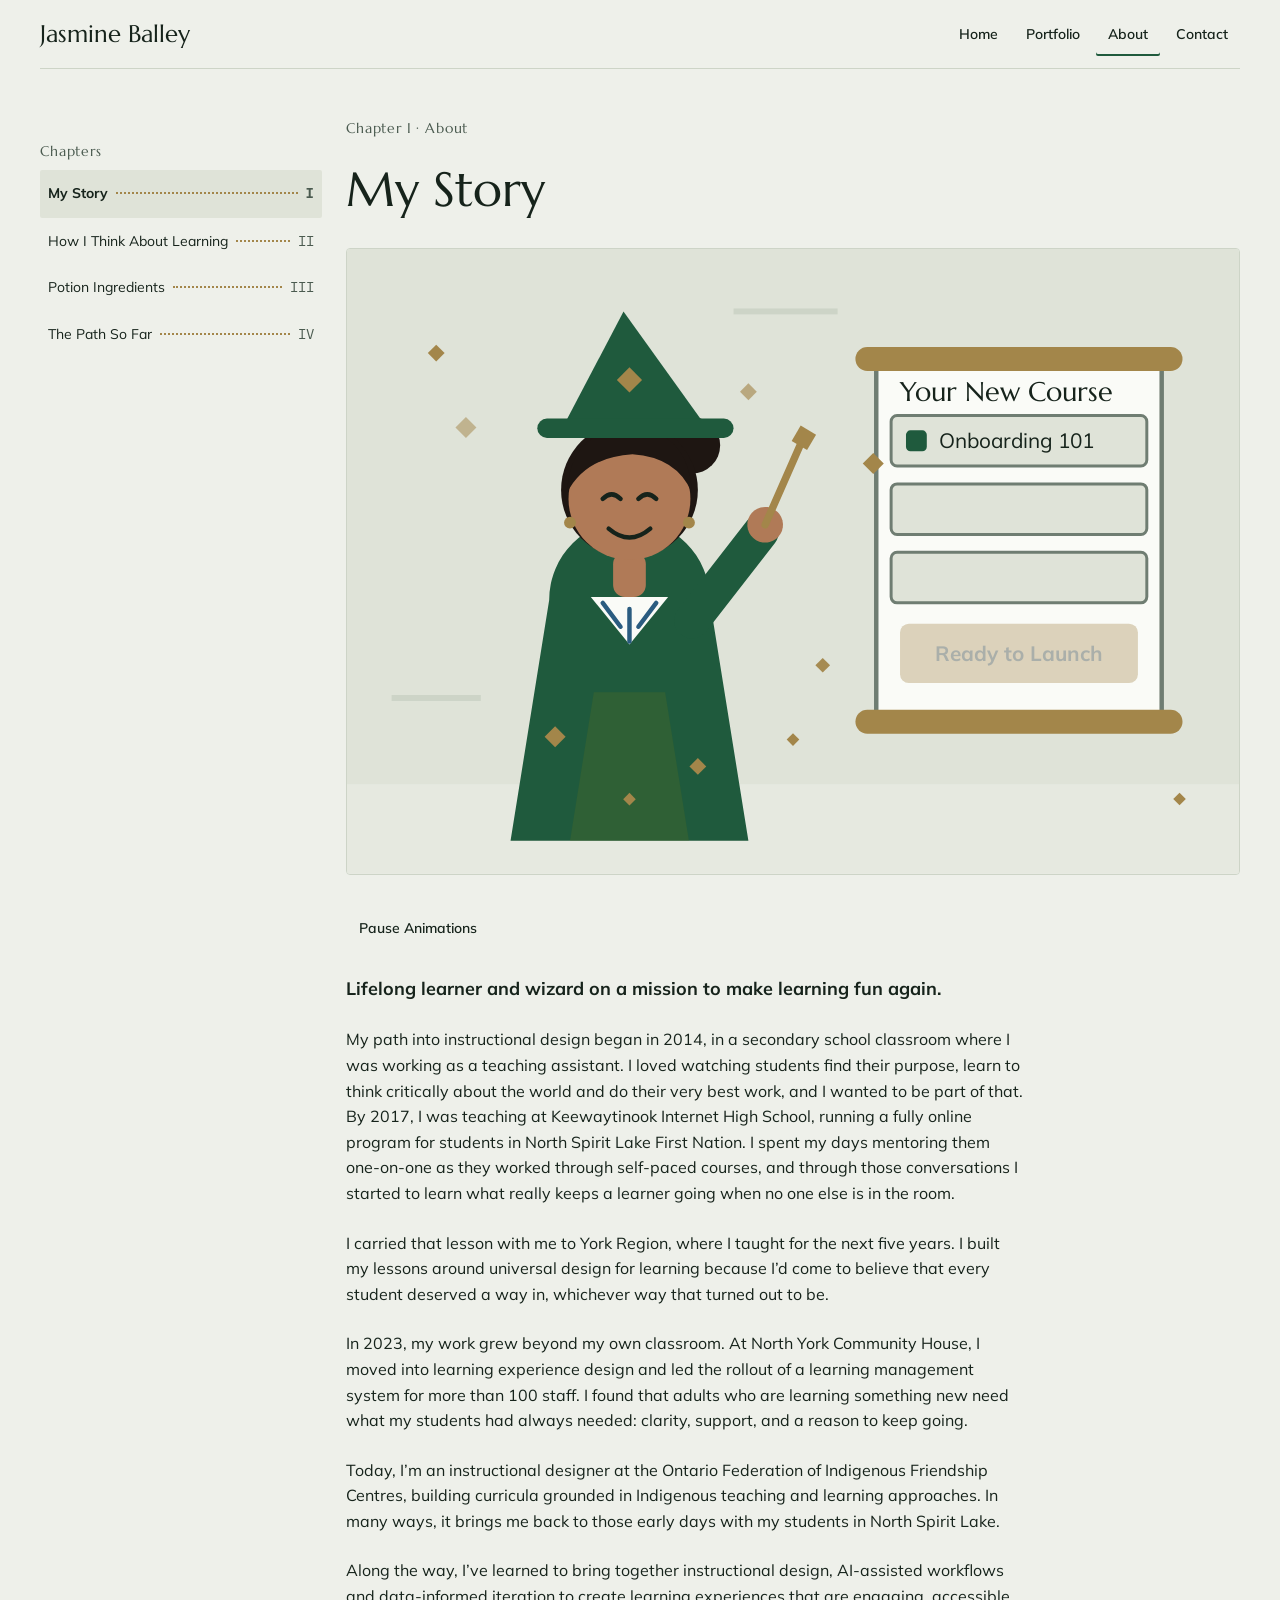
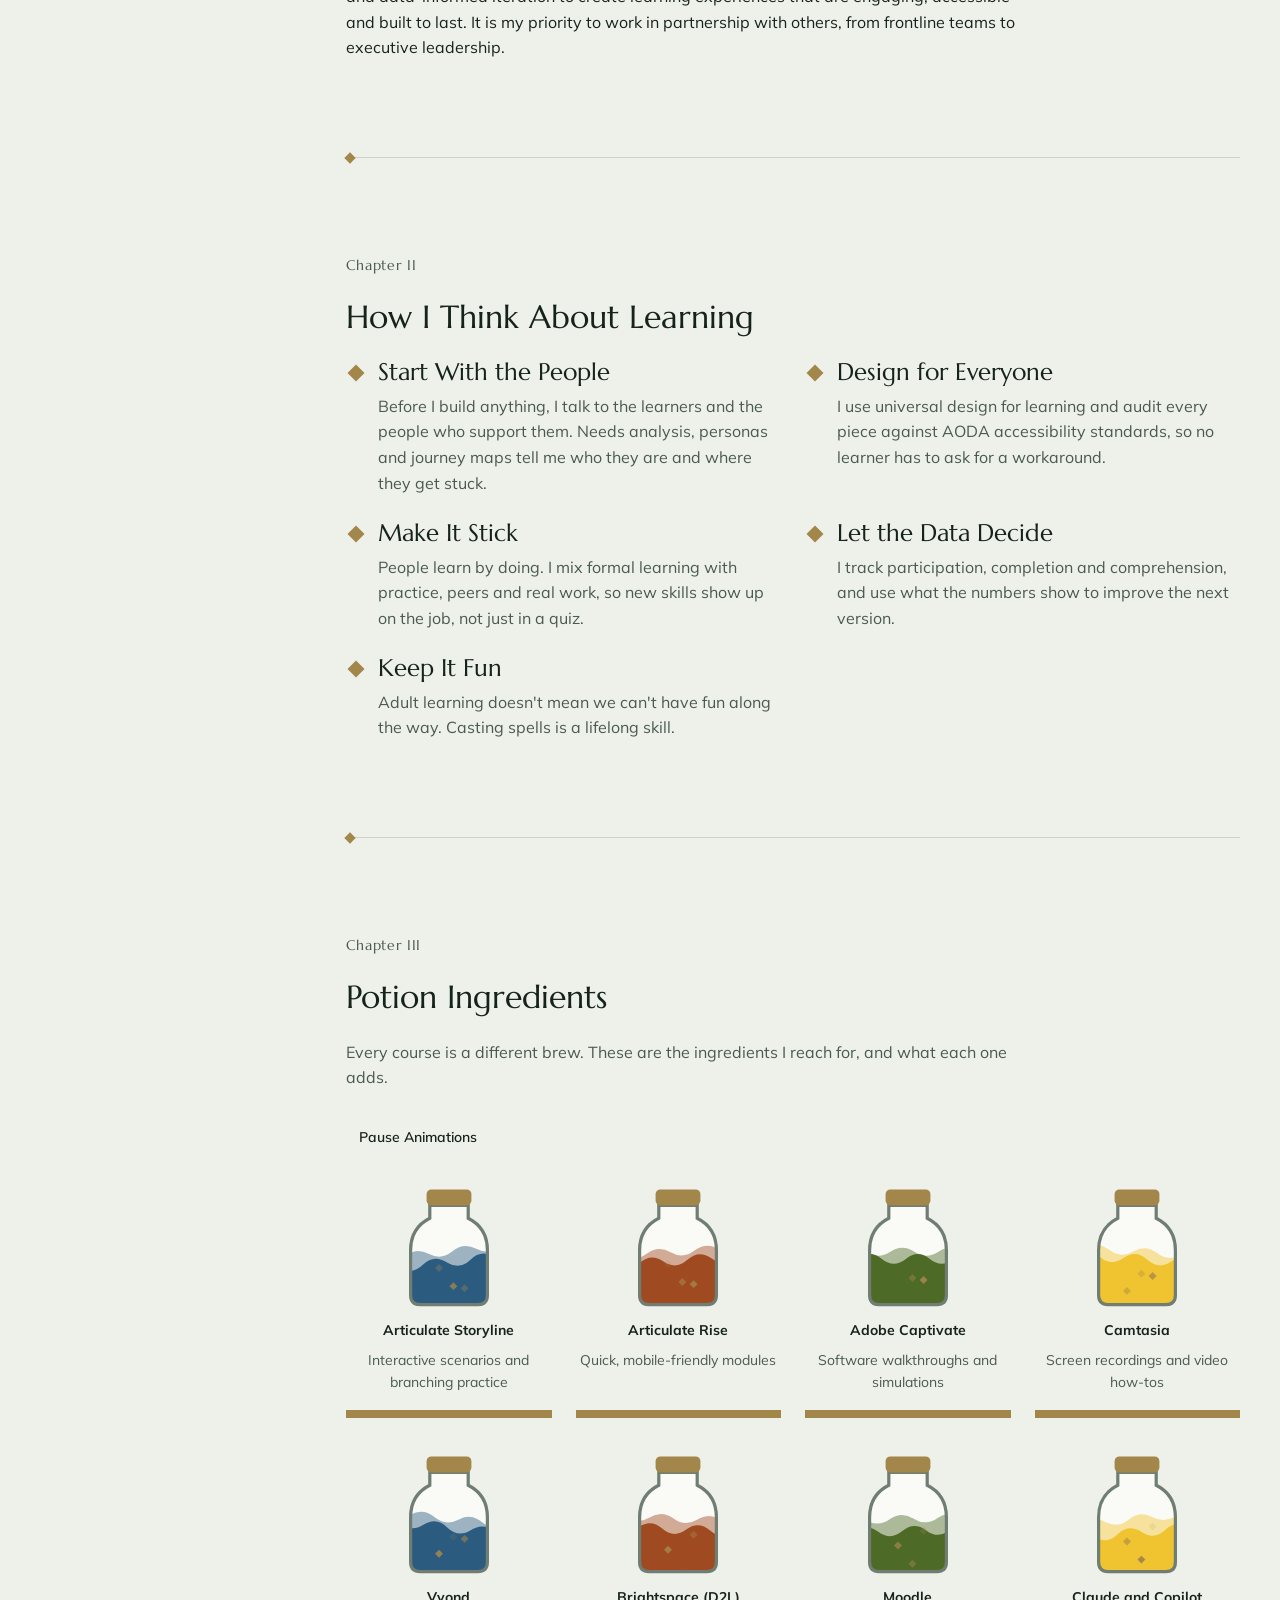
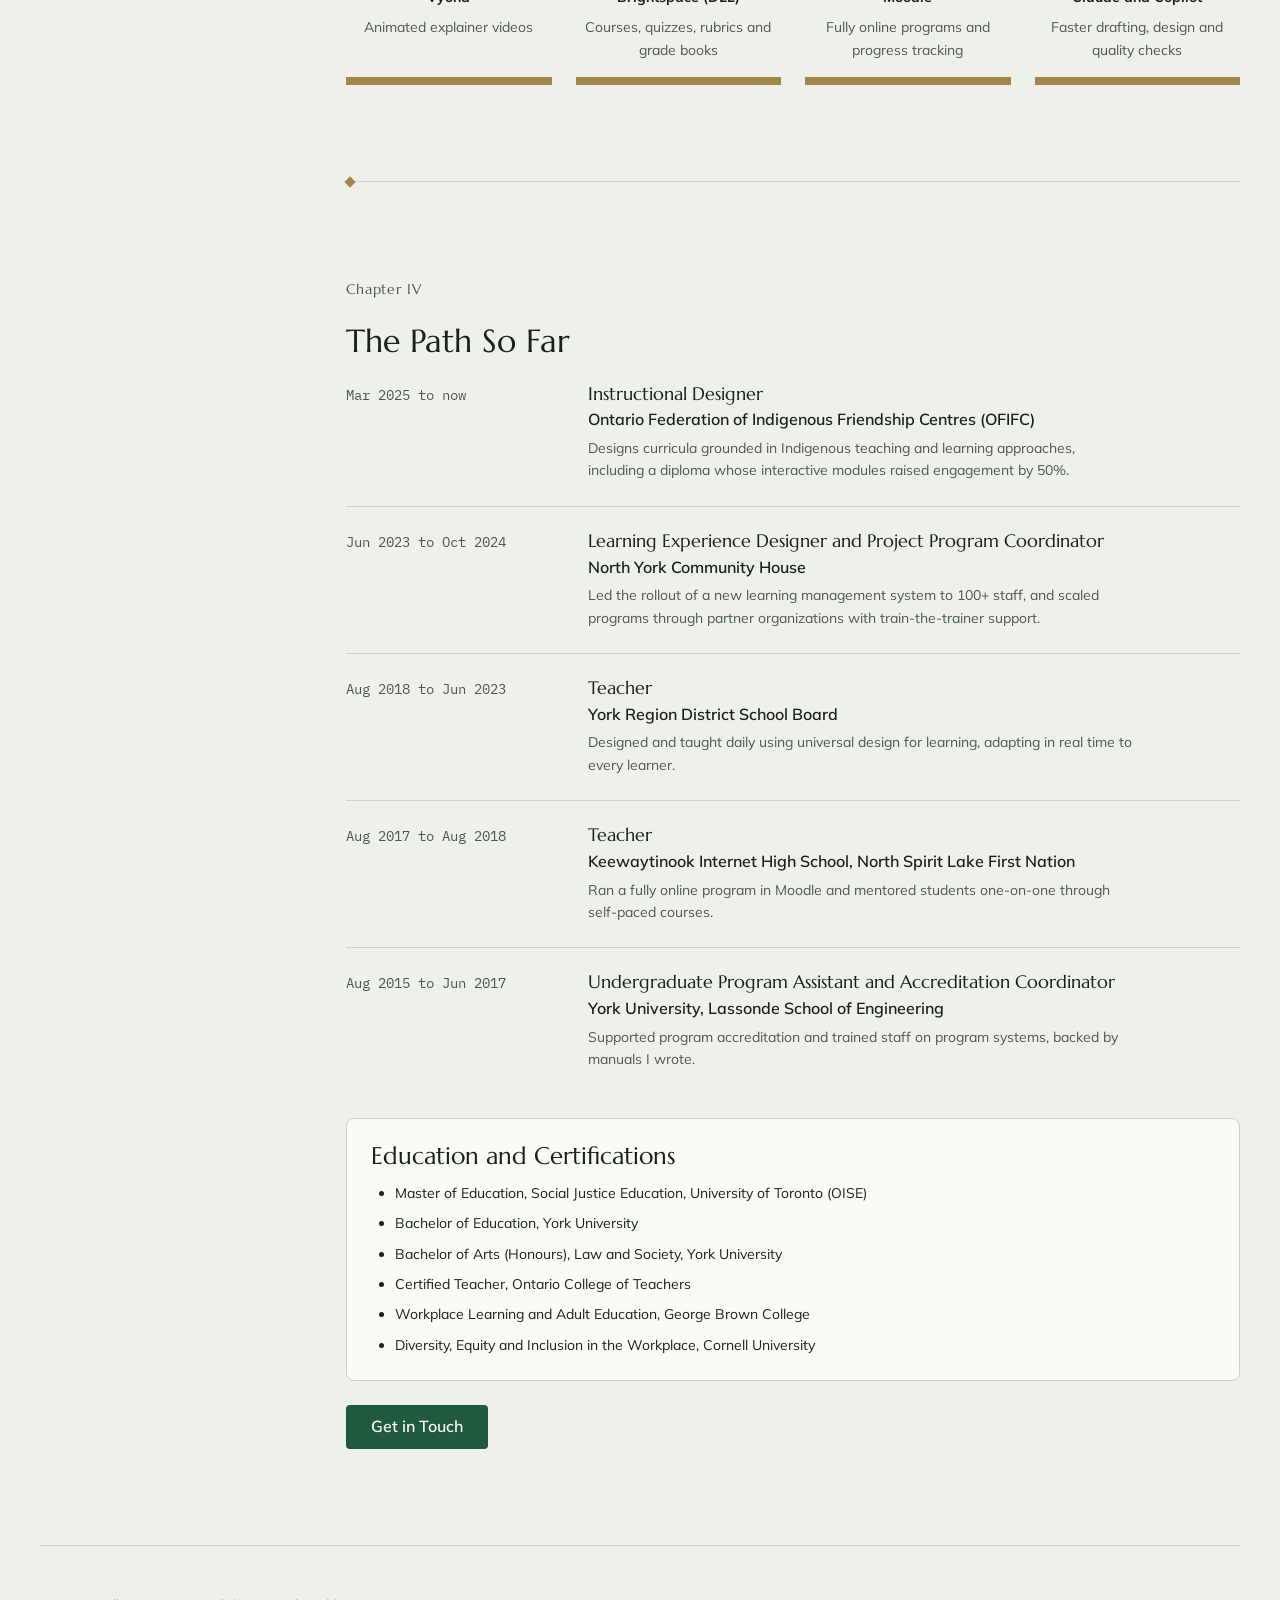
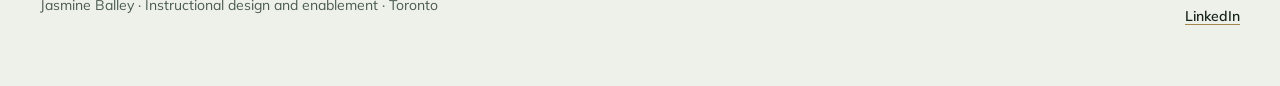
==== commit 6f6da113: "Start phone pages with Chapter I; move Chapters into a side panel On phones the Chapters list is rep" ====
--- a/about.html
+++ b/about.html
@@ -323,6 +323,7 @@
   <ul>
     <li><a class="link link-standalone" href="https://www.linkedin.com/in/jasmine-balley/" target="_blank" rel="noopener">LinkedIn</a></li>
   </ul>
+  <script src="chapters.js" defer></script>
 </footer>
   </div></div>
 </div>
--- a/tokens.css
+++ b/tokens.css
@@ -56,6 +56,8 @@
   --color-house-mentorship: #4d6a26;
   --color-house-evidence: #f0c330;
   --color-house-evidence-ink: #16231b;
+  --color-scrim: rgb(22 35 27 / 0.45);
+  --color-linkedin: #0a66c2; /* LinkedIn brand blue, icon only */
   --color-house-ink: #fafbf7;
 
   /* Spacing (4px base) */
--- a/site.css
+++ b/site.css
@@ -46,6 +46,8 @@
 .btn-ghost:active { background: var(--color-surface-sunken); }
 .btn:disabled, .btn[aria-disabled="true"] { background: var(--color-disabled-bg); color: var(--color-disabled-text); border-color: transparent; cursor: not-allowed; }
 .btn-row { display: flex; flex-wrap: wrap; gap: var(--space-3); }
+.btn-icon { min-width: var(--hit-min); padding-inline: var(--space-3); }
+.icon-linkedin { display: block; width: var(--space-6); height: var(--space-6); background-color: var(--color-linkedin); -webkit-mask: url(linkedin.svg) center / contain no-repeat; mask: url(linkedin.svg) center / contain no-repeat; }
 .btn-sm { min-height: var(--hit-min); padding-inline: var(--space-3); font-size: var(--text-2); }
 
 /* ---------- Component: Link ---------- */
@@ -74,7 +76,7 @@
   padding: var(--space-5);
   transition: border-color var(--duration-hover) var(--ease), box-shadow var(--duration-hover) var(--ease);
 }
-.card:hover { border-color: var(--color-border); box-shadow: var(--shadow-1); }
+a.card:hover, .card:has(a):hover { border-color: var(--color-border); box-shadow: var(--shadow-1); }
 .card h3 { font-size: var(--text-5); }
 .card dl { display: grid; gap: var(--space-2); font-size: var(--text-2); }
 .card dl div { display: grid; gap: var(--space-1); }
@@ -165,6 +167,34 @@
 .toc .num { grid-column: 3; grid-row: 1; font-family: var(--font-mono); color: var(--color-text-muted); font-variant-numeric: tabular-nums; }
 .toc a:hover { background: var(--color-surface-hover); }
 .toc a:active { background: var(--color-surface-sunken); }
+.toc a[aria-current] { background: var(--color-surface-sunken); font-weight: var(--weight-bold); }
+
+/* Chapters on phones: the list moves into a side panel, opened from a tab on the right edge */
+.g12 > aside { display: none; }
+@container (min-width: 48em) { .g12 > aside { display: block; } }
+.toc-tab {
+  position: fixed; right: 0; top: 50%; transform: translateY(-50%); z-index: var(--z-sticky);
+  writing-mode: vertical-rl; min-width: var(--hit-min); min-height: calc(var(--hit-min) * 2);
+  padding: var(--space-4) var(--space-3); padding-right: calc(var(--space-3) + env(safe-area-inset-right, 0px));
+  border: 0; border-radius: var(--radius-lg) 0 0 var(--radius-lg);
+  background: var(--color-accent); color: var(--color-accent-contrast); box-shadow: var(--shadow-1);
+  font-family: var(--font-body); font-size: var(--text-2); font-weight: var(--weight-bold); letter-spacing: var(--tracking-label);
+  cursor: pointer; transition: background var(--duration-hover) var(--ease);
+}
+.toc-tab:hover { background: var(--color-accent-hover); }
+.toc-tab:active { background: var(--color-accent-active); }
+.toc-tab:focus-visible { outline: var(--focus-width) solid var(--color-focus); outline-offset: var(--focus-width); }
+.toc-drawer {
+  position: fixed; inset: 0 0 0 auto; margin: 0; width: 80%; max-width: var(--measure); height: 100%; max-height: 100%;
+  border: 0; padding: calc(var(--space-6) + env(safe-area-inset-top, 0px)) calc(var(--space-4) + env(safe-area-inset-right, 0px)) var(--space-6) var(--space-4);
+  background: var(--color-surface); color: var(--color-text); box-shadow: var(--shadow-1); overflow-y: auto;
+}
+.toc-drawer[open] { animation: toc-in var(--duration-state) var(--ease); }
+.toc-drawer::backdrop { background: var(--color-scrim); }
+@keyframes toc-in { from { transform: translateX(100%); } }
+.toc-drawer-head { display: flex; align-items: center; justify-content: space-between; gap: var(--space-4); padding-bottom: var(--space-4); }
+.toc-drawer-head h2 { font-family: var(--font-display); font-weight: var(--display-weight); font-size: var(--text-5); }
+.toc-drawer .toc { padding-block: 0; position: static; }
 
 /* Chapters */
 .chapter { display: grid; gap: var(--space-5); padding-block: var(--space-8); scroll-margin-top: var(--space-5); position: relative; border-top: var(--border-width) solid var(--color-border-subtle); }
